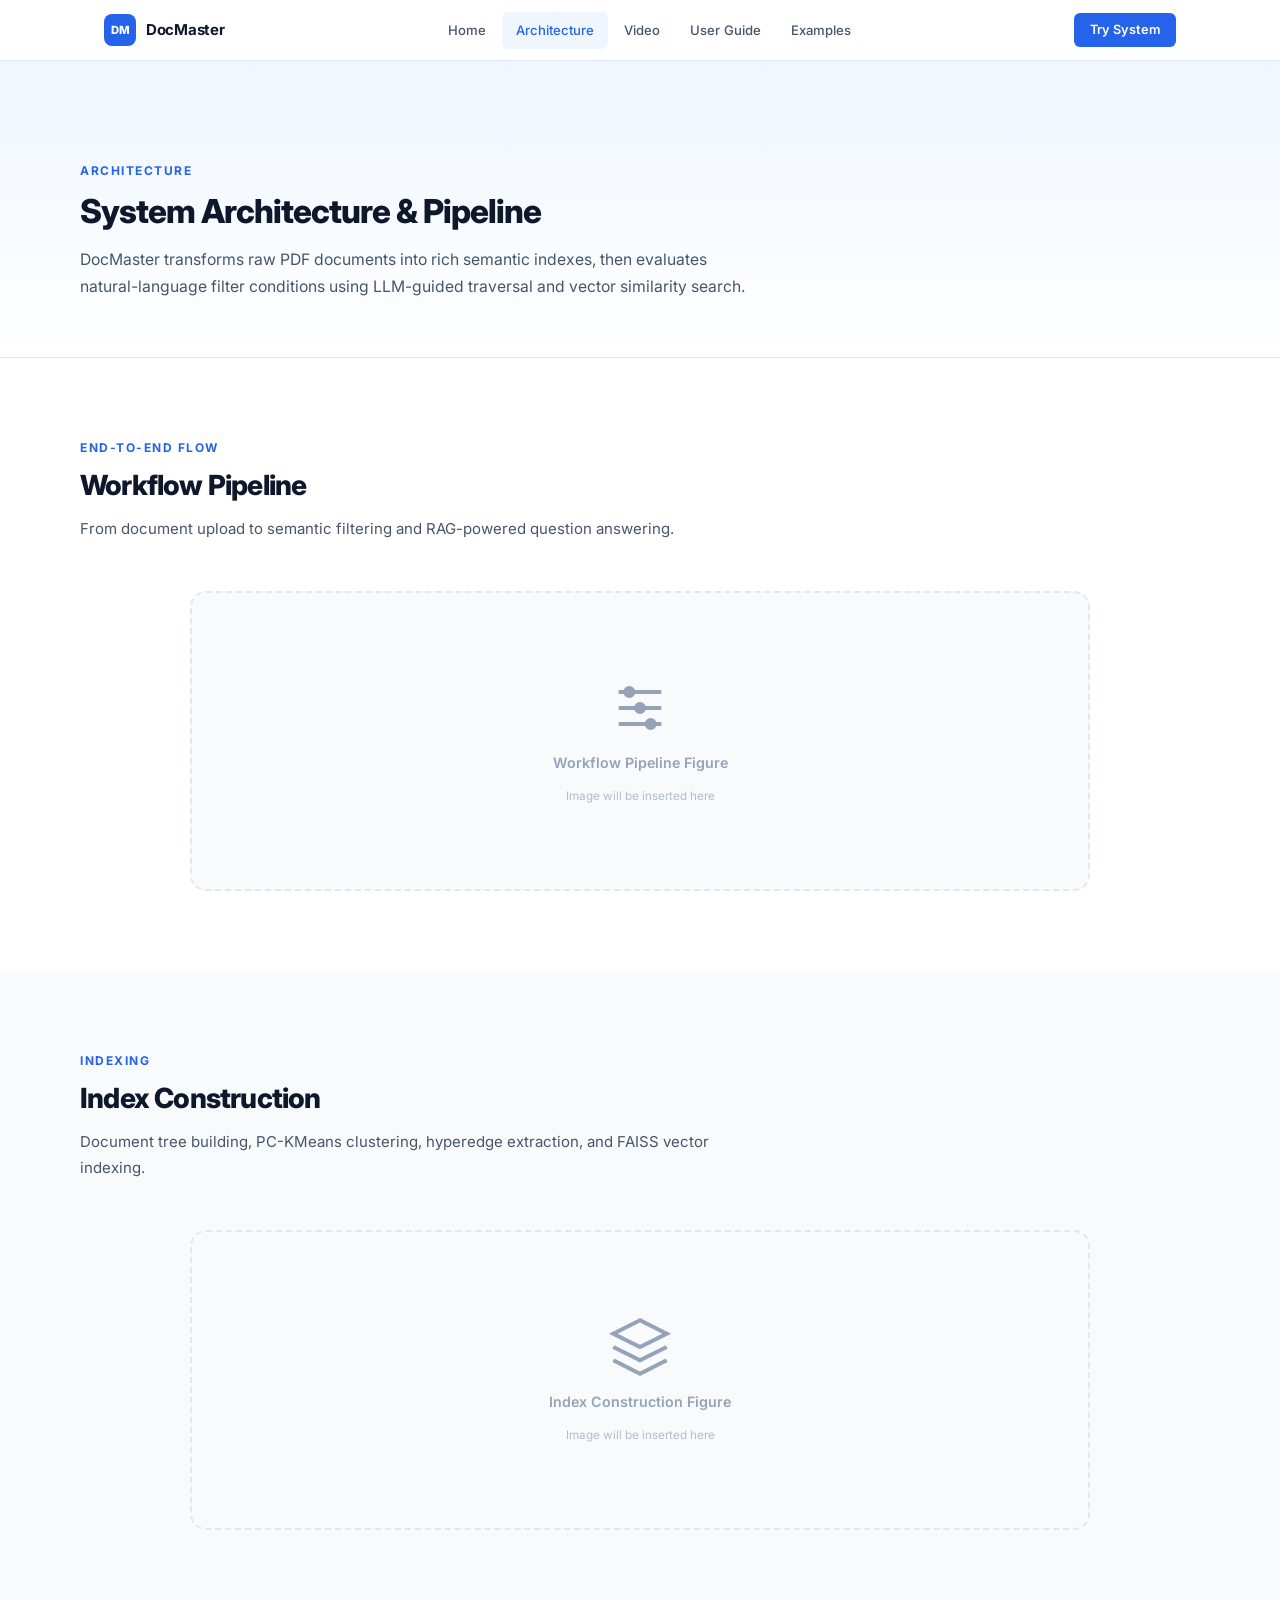
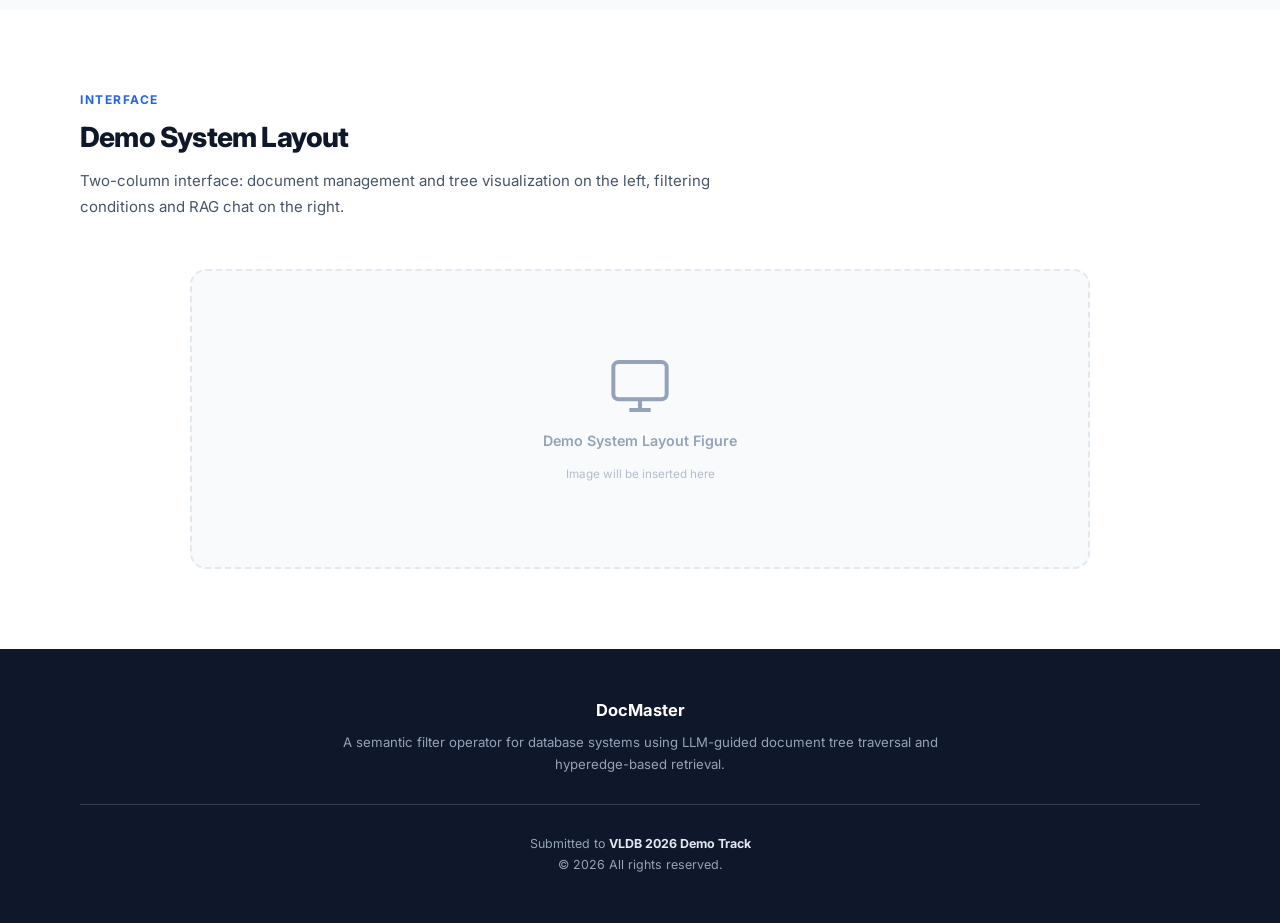
==== architecture.html @ 3ab499f6 "Add files via upload" ====
<!DOCTYPE html>
<html lang="en">
<head>
    <meta charset="UTF-8">
    <meta name="viewport" content="width=device-width, initial-scale=1.0">
    <title>DocMaster &mdash; Architecture</title>
    <link rel="preconnect" href="https://fonts.googleapis.com">
    <link href="https://fonts.googleapis.com/css2?family=Inter:wght@300;400;500;600;700;800&display=swap" rel="stylesheet">
    <link rel="stylesheet" href="style.css">
</head>
<body data-page="architecture">

    <nav id="main-nav"></nav>

    <!-- Page Header -->
    <section class="subpage-hero">
        <div class="container">
            <div class="section-label">Architecture</div>
            <h1 class="subpage-title">System Architecture &amp; Pipeline</h1>
            <p class="subpage-desc">
                DocMaster transforms raw PDF documents into rich semantic indexes, then evaluates
                natural-language filter conditions using LLM-guided traversal and vector similarity search.
            </p>
        </div>
    </section>

    <!-- Workflow Pipeline Figure -->
    <section class="section">
        <div class="container">
            <div class="section-header">
                <div class="section-label">End-to-End Flow</div>
                <h2 class="section-title">Workflow Pipeline</h2>
                <p class="section-desc">
                    From document upload to semantic filtering and RAG-powered question answering.
                </p>
            </div>
            <div class="arch-figure-wrapper">
                <div class="figure-placeholder large" id="arch-fig-workflow">
                    <svg width="64" height="64" viewBox="0 0 24 24" fill="none" stroke="currentColor" stroke-width="1.5"><path d="M4 6h16M4 12h16M4 18h16"/><circle cx="8" cy="6" r="1.5" fill="currentColor"/><circle cx="12" cy="12" r="1.5" fill="currentColor"/><circle cx="16" cy="18" r="1.5" fill="currentColor"/></svg>
                    <p>Workflow Pipeline Figure</p>
                    <span class="figure-placeholder-hint">Image will be inserted here</span>
                </div>
            </div>
        </div>
    </section>

    <!-- Index Construction Figure -->
    <section class="section section-alt">
        <div class="container">
            <div class="section-header">
                <div class="section-label">Indexing</div>
                <h2 class="section-title">Index Construction</h2>
                <p class="section-desc">
                    Document tree building, PC-KMeans clustering, hyperedge extraction, and FAISS vector indexing.
                </p>
            </div>
            <div class="arch-figure-wrapper">
                <div class="figure-placeholder large" id="arch-fig-index">
                    <svg width="64" height="64" viewBox="0 0 24 24" fill="none" stroke="currentColor" stroke-width="1.5"><path d="M12 2L2 7l10 5 10-5-10-5z"/><path d="M2 17l10 5 10-5"/><path d="M2 12l10 5 10-5"/></svg>
                    <p>Index Construction Figure</p>
                    <span class="figure-placeholder-hint">Image will be inserted here</span>
                </div>
            </div>
        </div>
    </section>

    <!-- Demo System Layout Figure -->
    <section class="section">
        <div class="container">
            <div class="section-header">
                <div class="section-label">Interface</div>
                <h2 class="section-title">Demo System Layout</h2>
                <p class="section-desc">
                    Two-column interface: document management and tree visualization on the left,
                    filtering conditions and RAG chat on the right.
                </p>
            </div>
            <div class="arch-figure-wrapper">
                <div class="figure-placeholder large" id="arch-fig-demo">
                    <svg width="64" height="64" viewBox="0 0 24 24" fill="none" stroke="currentColor" stroke-width="1.5"><rect x="2" y="3" width="20" height="14" rx="2"/><path d="M8 21h8M12 17v4"/></svg>
                    <p>Demo System Layout Figure</p>
                    <span class="figure-placeholder-hint">Image will be inserted here</span>
                </div>
            </div>
        </div>
    </section>

    <footer id="main-footer"></footer>

    <script src="template.js"></script>
</body>
</html>
---- style.css ----
/* ================================================================
   SemanticFilter — Professional Academic Demo Stylesheet
   ================================================================ */

*, *::before, *::after { margin: 0; padding: 0; box-sizing: border-box; }

:root {
    --primary: #2563eb;
    --primary-dark: #1d4ed8;
    --primary-light: #eff6ff;
    --primary-subtle: #dbeafe;
    --accent: #0891b2;
    --text: #0f172a;
    --text-secondary: #475569;
    --text-muted: #94a3b8;
    --border: #e2e8f0;
    --border-light: #f1f5f9;
    --bg: #f8fafc;
    --bg-alt: #f1f5f9;
    --white: #ffffff;
    --success: #059669;
    --success-bg: #ecfdf5;
    --error: #dc2626;
    --error-bg: #fef2f2;
    --shadow-xs: 0 1px 2px rgba(0,0,0,0.05);
    --shadow-sm: 0 1px 3px rgba(0,0,0,0.06), 0 1px 2px rgba(0,0,0,0.04);
    --shadow: 0 4px 6px -1px rgba(0,0,0,0.07), 0 2px 4px -2px rgba(0,0,0,0.05);
    --shadow-md: 0 10px 15px -3px rgba(0,0,0,0.08), 0 4px 6px -4px rgba(0,0,0,0.05);
    --shadow-lg: 0 20px 25px -5px rgba(0,0,0,0.08), 0 8px 10px -6px rgba(0,0,0,0.04);
    --radius: 8px;
    --radius-lg: 12px;
    --radius-xl: 16px;
    --font: 'Inter', -apple-system, BlinkMacSystemFont, 'Segoe UI', sans-serif;
    --max-width: 1120px;
    --transition: 0.2s ease;
}

html { scroll-behavior: smooth; }

body {
    font-family: var(--font);
    background: var(--white);
    color: var(--text);
    line-height: 1.6;
    font-size: 15px;
    -webkit-font-smoothing: antialiased;
    -moz-osx-font-smoothing: grayscale;
}

/* ── Navigation ── */
nav {
    position: sticky;
    top: 0;
    z-index: 100;
    background: rgba(255,255,255,0.92);
    backdrop-filter: blur(12px);
    -webkit-backdrop-filter: blur(12px);
    border-bottom: 1px solid var(--border);
}

.nav-inner {
    max-width: var(--max-width);
    margin: 0 auto;
    padding: 0 24px;
    height: 60px;
    display: flex;
    align-items: center;
    justify-content: space-between;
}

.nav-brand {
    display: flex;
    align-items: center;
    gap: 10px;
    font-size: 1em;
    font-weight: 700;
    color: var(--text);
    text-decoration: none;
    letter-spacing: -0.3px;
}

.nav-logo {
    display: inline-flex;
    align-items: center;
    justify-content: center;
    width: 32px;
    height: 32px;
    background: var(--primary);
    color: white;
    border-radius: 8px;
    font-size: 0.75em;
    font-weight: 800;
    letter-spacing: 0;
}

.nav-links {
    display: flex;
    gap: 2px;
    list-style: none;
}

.nav-links a {
    display: block;
    padding: 8px 14px;
    font-size: 0.875em;
    font-weight: 500;
    color: var(--text-secondary);
    text-decoration: none;
    border-radius: 6px;
    transition: color var(--transition), background var(--transition);
}

.nav-links a:hover {
    color: var(--primary);
    background: var(--primary-light);
}

.nav-cta {
    display: inline-flex;
    align-items: center;
    padding: 7px 16px;
    font-size: 0.85em;
    font-weight: 600;
    color: white;
    background: var(--primary);
    text-decoration: none;
    border-radius: 6px;
    transition: background var(--transition);
}

.nav-cta:hover {
    background: var(--primary-dark);
}

/* ── Hero ── */
.hero {
    background: linear-gradient(180deg, var(--primary-light) 0%, var(--white) 100%);
    border-bottom: 1px solid var(--border);
    padding: 80px 24px 72px;
    text-align: center;
}

.hero-inner {
    max-width: 800px;
    margin: 0 auto;
}

.hero-badge {
    display: inline-flex;
    align-items: center;
    gap: 8px;
    background: var(--primary);
    color: white;
    padding: 6px 18px;
    border-radius: 24px;
    font-size: 0.75em;
    font-weight: 700;
    letter-spacing: 1px;
    text-transform: uppercase;
    margin-bottom: 28px;
}

.hero h1 {
    font-size: 2.75em;
    font-weight: 800;
    color: var(--text);
    letter-spacing: -1.5px;
    line-height: 1.15;
    margin-bottom: 24px;
}

.hero-abstract {
    font-size: 1.05em;
    color: var(--text-secondary);
    line-height: 1.75;
    max-width: 680px;
    margin: 0 auto 36px;
}

.hero-abstract strong {
    color: var(--primary);
    font-weight: 600;
}

.hero-actions {
    display: flex;
    justify-content: center;
    gap: 12px;
    flex-wrap: wrap;
}

.btn-primary, .btn-outline {
    display: inline-flex;
    align-items: center;
    gap: 8px;
    padding: 12px 28px;
    border-radius: var(--radius);
    font-size: 0.95em;
    font-weight: 600;
    text-decoration: none;
    border: none;
    cursor: pointer;
    transition: all var(--transition);
}

.btn-primary {
    background: var(--primary);
    color: white;
}

.btn-primary:hover {
    background: var(--primary-dark);
    box-shadow: 0 4px 14px rgba(37,99,235,0.3);
    transform: translateY(-1px);
}

.btn-outline {
    background: white;
    color: var(--primary);
    border: 1.5px solid var(--primary);
}

.btn-outline:hover {
    background: var(--primary-light);
    transform: translateY(-1px);
}

/* ── Sections ── */
.section {
    padding: 80px 24px;
}

.section-alt {
    background: var(--bg);
}

.container {
    max-width: var(--max-width);
    margin: 0 auto;
}

.section-header {
    margin-bottom: 48px;
}

.section-label {
    font-size: 0.8em;
    font-weight: 700;
    letter-spacing: 1.5px;
    text-transform: uppercase;
    color: var(--primary);
    margin-bottom: 12px;
}

.section-title {
    font-size: 1.85em;
    font-weight: 800;
    letter-spacing: -0.8px;
    color: var(--text);
    margin-bottom: 14px;
    line-height: 1.2;
}

.section-desc {
    font-size: 1em;
    color: var(--text-secondary);
    line-height: 1.75;
    max-width: 680px;
}

/* ── Overview Cards ── */
.overview-grid {
    display: grid;
    grid-template-columns: repeat(3, 1fr);
    gap: 20px;
}

.overview-card {
    background: white;
    border: 1px solid var(--border);
    border-radius: var(--radius-lg);
    padding: 28px 24px;
    transition: box-shadow var(--transition), transform var(--transition);
}

.overview-card:hover {
    box-shadow: var(--shadow-md);
    transform: translateY(-3px);
}

.card-icon {
    width: 44px;
    height: 44px;
    border-radius: 10px;
    display: flex;
    align-items: center;
    justify-content: center;
    margin-bottom: 16px;
}

.icon-blue { background: var(--primary-subtle); color: var(--primary); }
.icon-teal { background: #ccfbf1; color: #0d9488; }
.icon-purple { background: #f3e8ff; color: #7c3aed; }
.icon-green { background: #dcfce7; color: #16a34a; }
.icon-orange { background: #ffedd5; color: #ea580c; }

.overview-card h3 {
    font-size: 0.95em;
    font-weight: 700;
    color: var(--text);
    margin-bottom: 8px;
}

.overview-card p {
    font-size: 0.875em;
    color: var(--text-secondary);
    line-height: 1.65;
}

/* ── Capabilities Tiers ── */
.capabilities-tiers {
    max-width: 800px;
}

.tier {
    background: white;
    border: 1px solid var(--border);
    border-radius: var(--radius-lg);
    padding: 28px 32px;
    transition: box-shadow var(--transition);
}

.tier:hover {
    box-shadow: var(--shadow);
}

.tier-header {
    display: flex;
    gap: 20px;
    align-items: flex-start;
}

.tier-number {
    flex-shrink: 0;
    width: 40px;
    height: 40px;
    background: var(--primary);
    color: white;
    border-radius: 10px;
    display: flex;
    align-items: center;
    justify-content: center;
    font-size: 1em;
    font-weight: 800;
}

.tier-info h3 {
    font-size: 1.05em;
    font-weight: 700;
    color: var(--text);
    margin-bottom: 6px;
}

.tier-info p {
    font-size: 0.9em;
    color: var(--text-secondary);
    line-height: 1.65;
}

.tier-tags {
    display: flex;
    flex-wrap: wrap;
    gap: 8px;
    margin-top: 16px;
    padding-left: 60px;
}

.tier-tag {
    display: inline-block;
    padding: 4px 12px;
    background: var(--primary-light);
    color: var(--primary);
    border-radius: 20px;
    font-size: 0.8em;
    font-weight: 600;
}

.tier-connector {
    width: 2px;
    height: 28px;
    background: var(--border);
    margin: 0 0 0 48px;
}

/* ── Architecture ── */
.arch-layout {
    display: grid;
    grid-template-columns: 1fr 1fr;
    gap: 48px;
    align-items: start;
}

.pipeline-steps {
    display: flex;
    flex-direction: column;
}

.pipeline-step {
    display: flex;
    gap: 16px;
    position: relative;
}

.pipeline-step:not(:last-child)::before {
    content: '';
    position: absolute;
    left: 19px;
    top: 44px;
    bottom: 0;
    width: 2px;
    background: var(--border);
}

.step-dot {
    flex-shrink: 0;
    width: 38px;
    height: 38px;
    border-radius: 50%;
    background: var(--primary);
    color: white;
    font-size: 0.82em;
    font-weight: 700;
    display: flex;
    align-items: center;
    justify-content: center;
    border: 3px solid white;
    box-shadow: 0 0 0 2px var(--primary);
    z-index: 1;
}

.step-body {
    padding-bottom: 28px;
}

.step-body h4 {
    font-size: 0.95em;
    font-weight: 700;
    color: var(--text);
    margin-bottom: 4px;
}

.step-body p {
    font-size: 0.875em;
    color: var(--text-secondary);
    line-height: 1.65;
}

.arch-diagram {
    background: white;
    border: 1px solid var(--border);
    border-radius: var(--radius-lg);
    padding: 28px 24px;
    box-shadow: var(--shadow-sm);
}

.arch-diagram h4 {
    font-size: 0.8em;
    font-weight: 700;
    text-transform: uppercase;
    letter-spacing: 1px;
    color: var(--primary);
    margin-bottom: 20px;
}

.arch-layer {
    background: var(--bg);
    border: 1px solid var(--border);
    border-radius: 8px;
    padding: 14px 16px;
}

.arch-layer-title {
    font-weight: 700;
    color: var(--text);
    margin-bottom: 8px;
    font-size: 0.88em;
}

.arch-layer-items {
    display: flex;
    flex-wrap: wrap;
    gap: 6px;
}

.arch-tag {
    background: white;
    color: var(--text-secondary);
    padding: 3px 10px;
    border-radius: 20px;
    font-size: 0.8em;
    font-weight: 500;
    border: 1px solid var(--border);
}

.arch-arrow {
    display: flex;
    justify-content: center;
    color: var(--text-muted);
    padding: 8px 0;
}

/* ── Demo Panel ── */
.demo-panel {
    background: white;
    border: 1px solid var(--border);
    border-radius: var(--radius-xl);
    box-shadow: var(--shadow-lg);
    overflow: hidden;
}

.demo-panel-header {
    background: linear-gradient(135deg, var(--primary) 0%, #3b82f6 50%, #0ea5e9 100%);
    padding: 24px 32px;
    color: white;
}

.demo-panel-header h3 {
    font-size: 1.1em;
    font-weight: 700;
    margin-bottom: 2px;
}

.demo-panel-header p {
    font-size: 0.85em;
    opacity: 0.85;
}

.demo-panel-body {
    padding: 28px;
}

/* Step cards */
.demo-step-card {
    background: var(--bg);
    border: 1px solid var(--border);
    border-radius: var(--radius-lg);
    padding: 24px;
    margin-bottom: 16px;
}

.demo-step-title {
    display: flex;
    align-items: center;
    gap: 10px;
    font-weight: 700;
    font-size: 0.95em;
    color: var(--text);
    margin-bottom: 16px;
}

.step-num {
    display: inline-flex;
    align-items: center;
    justify-content: center;
    width: 26px;
    height: 26px;
    background: var(--primary);
    color: white;
    border-radius: 50%;
    font-size: 0.8em;
    font-weight: 700;
    flex-shrink: 0;
}

/* Upload area */
.upload-area {
    border: 2px dashed var(--border);
    border-radius: var(--radius-lg);
    padding: 40px 24px;
    text-align: center;
    cursor: pointer;
    transition: all var(--transition);
    background: white;
}

.upload-area:hover {
    border-color: var(--primary);
    background: var(--primary-light);
}

.upload-area.dragover {
    border-color: var(--primary);
    background: var(--primary-subtle);
    border-style: solid;
}

#fileInput { display: none; }

.upload-icon {
    color: var(--text-muted);
    margin-bottom: 12px;
}

.upload-area:hover .upload-icon { color: var(--primary); }

.upload-text-main {
    font-size: 0.95em;
    font-weight: 600;
    color: var(--text);
    margin-bottom: 4px;
}

.upload-text-sub {
    font-size: 0.83em;
    color: var(--text-muted);
}

/* Form controls */
input[type="text"], input[type="number"], textarea, select {
    width: 100%;
    padding: 11px 14px;
    border: 1px solid var(--border);
    border-radius: var(--radius);
    font-size: 0.92em;
    font-family: inherit;
    color: var(--text);
    background: white;
    transition: border-color var(--transition), box-shadow var(--transition);
}

input[type="text"]:focus, input[type="number"]:focus, textarea:focus, select:focus {
    outline: none;
    border-color: var(--primary);
    box-shadow: 0 0 0 3px rgba(37,99,235,0.1);
}

input::placeholder, textarea::placeholder { color: var(--text-muted); }

.btn {
    background: var(--primary);
    color: white;
    padding: 12px 28px;
    border: none;
    border-radius: var(--radius);
    font-size: 0.92em;
    font-weight: 600;
    cursor: pointer;
    transition: all var(--transition);
    margin-top: 12px;
    display: inline-flex;
    align-items: center;
    gap: 8px;
}

.btn:hover:not(:disabled) {
    background: var(--primary-dark);
    box-shadow: 0 4px 12px rgba(37,99,235,0.25);
}

.btn:disabled { opacity: 0.5; cursor: not-allowed; }

.btn-small {
    background: var(--primary);
    color: white;
    padding: 9px 18px;
    border: none;
    border-radius: var(--radius);
    font-size: 0.88em;
    font-weight: 600;
    cursor: pointer;
    transition: background var(--transition);
    white-space: nowrap;
}

.btn-small:hover:not(:disabled) { background: var(--primary-dark); }
.btn-small:disabled { opacity: 0.5; cursor: not-allowed; }

/* Status */
.status {
    padding: 12px 16px;
    border-radius: var(--radius);
    margin-top: 12px;
    font-size: 0.88em;
    font-weight: 500;
    display: flex;
    align-items: center;
    gap: 8px;
}

.status.info { background: var(--primary-light); color: #1e40af; border: 1px solid var(--primary-subtle); }
.status.success { background: var(--success-bg); color: #065f46; border: 1px solid #a7f3d0; }
.status.error { background: var(--error-bg); color: #991b1b; border: 1px solid #fecaca; }

/* Document list */
.document-list { margin-top: 16px; }

.doc-list-label {
    font-size: 0.78em;
    font-weight: 700;
    text-transform: uppercase;
    letter-spacing: 0.8px;
    color: var(--text-muted);
    margin-bottom: 8px;
}

.document-item {
    display: flex;
    justify-content: space-between;
    align-items: center;
    padding: 10px 14px;
    background: white;
    border: 1px solid var(--border);
    border-radius: 8px;
    margin-bottom: 6px;
    font-size: 0.88em;
}

.document-name { font-weight: 500; color: var(--text); }
.document-size { color: var(--text-muted); font-size: 0.85em; }

/* Results */
.results { display: none; }
.results.show { display: block; animation: fadeIn 0.4s ease; }

@keyframes fadeIn {
    from { opacity: 0; transform: translateY(10px); }
    to { opacity: 1; transform: translateY(0); }
}

.results-summary {
    display: grid;
    grid-template-columns: repeat(3, 1fr);
    gap: 14px;
    margin-bottom: 24px;
}

.result-item {
    padding: 20px;
    border-radius: var(--radius-lg);
    text-align: center;
    border: 2px solid var(--border);
    background: white;
    transition: all var(--transition);
}

.result-item.match {
    background: var(--success-bg);
    border-color: #34d399;
}

.result-item.no-match {
    background: var(--error-bg);
    border-color: #fca5a5;
}

.result-item h4 {
    font-size: 0.75em;
    color: var(--text-muted);
    text-transform: uppercase;
    letter-spacing: 0.8px;
    font-weight: 700;
    margin-bottom: 10px;
}

.result-value {
    font-size: 2em;
    font-weight: 800;
    letter-spacing: -1px;
}

.result-item.match .result-value { color: var(--success); }
.result-item.no-match .result-value { color: var(--error); }

.result-sub {
    font-size: 0.75em;
    color: var(--text-muted);
    margin-top: 6px;
}

/* Doc results */
.filtered-docs { margin-top: 20px; }

.results-sub-label {
    font-size: 0.78em;
    font-weight: 700;
    text-transform: uppercase;
    letter-spacing: 0.8px;
    color: var(--text-muted);
    margin-bottom: 10px;
    padding-top: 20px;
    border-top: 1px solid var(--border);
}

.doc-result {
    background: white;
    border: 1px solid var(--border);
    border-radius: 8px;
    padding: 14px 16px;
    margin-bottom: 8px;
    display: flex;
    justify-content: space-between;
    align-items: center;
    font-size: 0.88em;
}

.doc-result.matched {
    background: var(--success-bg);
    border-color: #6ee7b7;
}

.doc-result-name { font-weight: 600; color: var(--text); }

.doc-result-strategies { display: flex; gap: 6px; }

.strategy-badge {
    padding: 3px 9px;
    border-radius: 4px;
    font-size: 0.78em;
    font-weight: 600;
}

.strategy-badge.match { background: var(--success); color: white; }
.strategy-badge.no-match { background: #e2e8f0; color: var(--text-muted); }

/* Metrics */
.metrics-grid {
    display: grid;
    grid-template-columns: repeat(3, 1fr);
    gap: 12px;
    margin-top: 20px;
    padding-top: 20px;
    border-top: 1px solid var(--border);
}

.metric {
    text-align: center;
    padding: 16px;
    background: white;
    border: 1px solid var(--border);
    border-radius: var(--radius);
}

.metric-value {
    font-size: 1.5em;
    font-weight: 800;
    color: var(--primary);
    letter-spacing: -0.5px;
}

.metric-label {
    font-size: 0.78em;
    color: var(--text-muted);
    margin-top: 6px;
    font-weight: 500;
}

/* Loading spinner */
.loading {
    display: inline-block;
    width: 14px;
    height: 14px;
    border: 2px solid rgba(255,255,255,0.3);
    border-radius: 50%;
    border-top-color: white;
    animation: spin 0.7s linear infinite;
    vertical-align: middle;
}

.loading-blue {
    border-color: rgba(37,99,235,0.2);
    border-top-color: var(--primary);
}

@keyframes spin { to { transform: rotate(360deg); } }

/* Settings */
.settings-panel {
    background: white;
    border: 1px solid var(--border);
    border-radius: var(--radius-lg);
    margin-bottom: 16px;
    overflow: hidden;
}

.settings-header {
    display: flex;
    justify-content: space-between;
    align-items: center;
    padding: 14px 20px;
    cursor: pointer;
    user-select: none;
    border-bottom: 1px solid transparent;
    transition: background var(--transition);
}

.settings-header:hover { background: var(--bg); }
.settings-header.open { border-bottom-color: var(--border); }

.settings-title {
    font-size: 0.88em;
    font-weight: 600;
    color: var(--text-secondary);
}

.settings-toggle {
    color: var(--text-muted);
    transition: transform var(--transition);
    display: flex;
    align-items: center;
}

.settings-toggle.open { transform: rotate(180deg); }

.settings-content {
    display: grid;
    grid-template-columns: repeat(auto-fit, minmax(200px, 1fr));
    gap: 16px;
    padding: 0 20px;
    max-height: 0;
    overflow: hidden;
    transition: max-height 0.3s ease, padding 0.3s ease;
}

.settings-content.show { max-height: 300px; padding: 20px; }

.setting-item { display: flex; flex-direction: column; gap: 6px; }
.setting-label { font-size: 0.88em; font-weight: 600; color: var(--text); }
.setting-description { font-size: 0.78em; color: var(--text-muted); }

.settings-reset {
    padding: 7px 14px;
    background: var(--bg);
    color: var(--text-muted);
    border: 1px solid var(--border);
    border-radius: 6px;
    font-size: 0.82em;
    cursor: pointer;
    font-weight: 600;
    transition: background var(--transition);
    align-self: flex-end;
    margin-top: auto;
}

.settings-reset:hover { background: var(--border); }

/* Tree viewer */
.tree-controls {
    display: flex;
    gap: 10px;
    margin-bottom: 12px;
}

.tree-select {
    flex: 1;
    padding: 9px 14px;
    border: 1px solid var(--border);
    border-radius: var(--radius);
    font-size: 0.88em;
    background: white;
    cursor: pointer;
}

.tree-select:focus {
    outline: none;
    border-color: var(--primary);
    box-shadow: 0 0 0 3px rgba(37,99,235,0.1);
}

.tree-viewer {
    background: white;
    border: 1px solid var(--border);
    border-radius: var(--radius);
    padding: 16px;
    max-height: 500px;
    overflow: auto;
    display: none;
}

.tree-stats {
    background: var(--bg);
    padding: 10px 14px;
    border-radius: 6px;
    margin-bottom: 14px;
    display: flex;
    align-items: center;
    gap: 20px;
    font-size: 0.83em;
    color: var(--text-secondary);
    border: 1px solid var(--border);
}

/* ── SVG Tree Graph Visualization ── */
.tree-svg-wrapper {
    overflow: auto;
    max-height: 400px;
    position: relative;
    padding: 8px 0;
}

.tree-svg-wrapper.tree-svg-modal {
    max-height: none;
    overflow: visible;
    flex: 1;
}

.tree-svg {
    display: block;
    min-width: 100%;
    font-family: var(--font);
}

.tree-view-btn {
    display: inline-flex;
    align-items: center;
    gap: 4px;
    padding: 4px 10px;
    font-size: 0.78em;
    font-weight: 600;
    color: var(--primary);
    background: white;
    border: 1.5px solid var(--primary-subtle);
    border-radius: 6px;
    cursor: pointer;
    transition: all 0.2s ease;
    margin-left: auto;
}

.tree-view-btn:hover {
    background: var(--primary);
    color: white;
    border-color: var(--primary);
}

.tree-empty { text-align: center; color: var(--text-muted); padding: 28px; font-size: 0.88em; }

/* Node detail popup */
.tree-detail-popup {
    position: absolute;
    top: 50%;
    left: 50%;
    transform: translate(-50%, -50%);
    background: white;
    border: 1px solid var(--border);
    border-radius: var(--radius-lg);
    box-shadow: var(--shadow-lg);
    padding: 18px;
    max-width: 360px;
    width: 90%;
    z-index: 50;
    animation: detailPopIn 0.2s ease-out;
}

@keyframes detailPopIn {
    from { opacity: 0; transform: translate(-50%, -50%) scale(0.95); }
    to { opacity: 1; transform: translate(-50%, -50%) scale(1); }
}

.tree-detail-close {
    position: absolute;
    top: 8px;
    right: 12px;
    font-size: 18px;
    cursor: pointer;
    color: var(--text-muted);
    line-height: 1;
}

.tree-detail-close:hover { color: var(--text); }

.tree-detail-type {
    font-size: 0.72em;
    font-weight: 800;
    text-transform: uppercase;
    letter-spacing: 0.5px;
    margin-bottom: 10px;
}

.tree-detail-section { margin-bottom: 10px; }
.tree-detail-label {
    font-size: 0.7em;
    font-weight: 700;
    color: var(--text-muted);
    text-transform: uppercase;
    letter-spacing: 0.5px;
    margin-bottom: 3px;
}
.tree-detail-text {
    font-size: 0.84em;
    color: var(--text);
    line-height: 1.5;
    max-height: 120px;
    overflow-y: auto;
}

.tree-detail-meta {
    display: flex;
    flex-wrap: wrap;
    gap: 6px;
}

.tree-detail-tag {
    display: inline-block;
    padding: 3px 8px;
    background: var(--bg);
    border: 1px solid var(--border);
    border-radius: 12px;
    font-size: 0.72em;
    color: var(--text-secondary);
    font-weight: 600;
}

/* Full-screen tree modal */
.tree-modal-overlay {
    position: fixed;
    inset: 0;
    background: rgba(0,0,0,0.4);
    backdrop-filter: blur(4px);
    z-index: 9999;
    display: flex;
    align-items: center;
    justify-content: center;
    opacity: 0;
    transition: opacity 0.25s ease;
}

.tree-modal-overlay.active { opacity: 1; }

.tree-modal {
    background: white;
    border-radius: var(--radius-xl);
    box-shadow: var(--shadow-lg);
    width: 92vw;
    height: 85vh;
    max-width: 1400px;
    display: flex;
    flex-direction: column;
    overflow: hidden;
    animation: modalSlideUp 0.3s ease-out;
}

@keyframes modalSlideUp {
    from { opacity: 0; transform: translateY(20px); }
    to { opacity: 1; transform: translateY(0); }
}

.tree-modal-header {
    display: flex;
    align-items: center;
    gap: 16px;
    padding: 14px 24px;
    border-bottom: 1px solid var(--border);
    background: var(--bg);
}

.tree-modal-header h3 {
    font-size: 1em;
    font-weight: 700;
    color: var(--text);
    white-space: nowrap;
}

/* Modal toolbar */
.tree-modal-toolbar {
    display: flex;
    align-items: center;
    gap: 8px;
    margin-left: auto;
}

.tree-toolbar-group {
    display: flex;
    align-items: center;
    gap: 4px;
    background: white;
    border: 1px solid var(--border);
    border-radius: 8px;
    padding: 3px 4px;
}

.tree-toolbar-btn {
    display: inline-flex;
    align-items: center;
    gap: 4px;
    padding: 5px 8px;
    font-size: 0.76em;
    font-weight: 600;
    color: var(--text-secondary);
    background: transparent;
    border: none;
    border-radius: 5px;
    cursor: pointer;
    transition: all 0.15s ease;
    white-space: nowrap;
}

.tree-toolbar-btn:hover {
    background: var(--primary-light);
    color: var(--primary);
}

.tree-toolbar-btn:active {
    transform: scale(0.95);
}

.tree-zoom-label {
    font-size: 0.74em;
    font-weight: 700;
    color: var(--text);
    min-width: 38px;
    text-align: center;
    user-select: none;
}

.tree-toolbar-divider {
    width: 1px;
    height: 24px;
    background: var(--border);
    margin: 0 2px;
}

.tree-modal-close {
    width: 32px;
    height: 32px;
    display: flex;
    align-items: center;
    justify-content: center;
    font-size: 20px;
    background: none;
    border: 1px solid var(--border);
    border-radius: 8px;
    cursor: pointer;
    color: var(--text-muted);
    transition: all 0.15s ease;
}

.tree-modal-close:hover {
    background: var(--error-bg);
    color: var(--error);
    border-color: var(--error);
}

.tree-modal-body {
    flex: 1;
    overflow: auto;
    padding: 16px;
    position: relative;
}

/* ── RAG Chat ── */
.chat-header-row {
    display: flex;
    justify-content: space-between;
    align-items: center;
    margin-bottom: 14px;
}

.chat-scope-bar {
    display: flex;
    align-items: center;
    gap: 10px;
    padding: 10px 14px;
    background: white;
    border: 1px solid var(--border);
    border-radius: var(--radius);
    margin-bottom: 14px;
    font-size: 0.86em;
    flex-wrap: wrap;
}

.chat-scope-label { color: var(--text-muted); font-weight: 600; white-space: nowrap; }
.chat-scope-options { display: flex; gap: 6px; flex-wrap: wrap; }

.scope-chip {
    padding: 4px 14px;
    border-radius: 20px;
    border: 1px solid var(--border);
    background: white;
    color: var(--text-muted);
    font-size: 0.83em;
    cursor: pointer;
    transition: all 0.15s;
    font-weight: 500;
}

.scope-chip:hover { border-color: var(--primary); color: var(--primary); }
.scope-chip.active { background: var(--primary); border-color: var(--primary); color: white; }

.chat-messages {
    min-height: 300px;
    max-height: 440px;
    overflow-y: auto;
    border: 1px solid var(--border);
    border-radius: var(--radius);
    padding: 16px;
    background: var(--bg);
    display: flex;
    flex-direction: column;
    gap: 14px;
    margin-bottom: 12px;
}

.chat-empty {
    display: flex;
    flex-direction: column;
    align-items: center;
    justify-content: center;
    height: 100%;
    min-height: 180px;
    color: var(--text-muted);
    text-align: center;
    gap: 12px;
}

.chat-empty-icon { color: var(--text-muted); }
.chat-empty-text { font-size: 0.86em; line-height: 1.6; }

.chat-message { display: flex; gap: 10px; animation: fadeInUp 0.2s ease; }

@keyframes fadeInUp {
    from { opacity: 0; transform: translateY(4px); }
    to { opacity: 1; transform: translateY(0); }
}

.chat-message.user { flex-direction: row-reverse; }

.chat-avatar {
    width: 30px; height: 30px;
    border-radius: 50%;
    display: flex;
    align-items: center;
    justify-content: center;
    font-size: 0.75em;
    flex-shrink: 0;
    font-weight: 700;
}

.chat-message.user .chat-avatar { background: var(--primary); color: white; }
.chat-message.assistant .chat-avatar { background: var(--bg-alt); color: var(--text-secondary); }

.chat-bubble {
    max-width: 75%;
    padding: 10px 14px;
    border-radius: 12px;
    font-size: 0.9em;
    line-height: 1.6;
}

.chat-message.user .chat-bubble {
    background: var(--primary);
    color: white;
    border-bottom-right-radius: 4px;
}

.chat-message.assistant .chat-bubble {
    background: white;
    color: var(--text);
    border: 1px solid var(--border);
    border-bottom-left-radius: 4px;
}

.chat-sources { margin-top: 8px; padding-top: 8px; border-top: 1px solid var(--border); }
.chat-sources-title { font-size: 0.73em; color: var(--text-muted); font-weight: 700; text-transform: uppercase; letter-spacing: 0.5px; margin-bottom: 5px; }
.chat-source-item { font-size: 0.78em; color: var(--text-secondary); padding: 5px 8px; background: var(--bg); border-radius: 4px; margin-bottom: 3px; border-left: 2px solid var(--primary); }
.chat-source-filename { font-weight: 600; color: var(--text); margin-bottom: 2px; }
.chat-source-excerpt { color: var(--text-muted); font-style: italic; line-height: 1.4; }

.chat-input-row { display: flex; gap: 8px; align-items: flex-end; }
.chat-input-wrapper { flex: 1; }

.chat-input {
    width: 100%;
    padding: 10px 14px;
    border: 1px solid var(--border);
    border-radius: var(--radius);
    font-size: 0.9em;
    font-family: inherit;
    resize: none;
    min-height: 44px;
    max-height: 110px;
    line-height: 1.5;
    transition: border-color var(--transition), box-shadow var(--transition);
    background: white;
}

.chat-input:focus { outline: none; border-color: var(--primary); box-shadow: 0 0 0 3px rgba(37,99,235,0.1); }

.chat-send-btn {
    padding: 10px 16px;
    background: var(--primary);
    color: white;
    border: none;
    border-radius: var(--radius);
    cursor: pointer;
    font-size: 0.9em;
    font-weight: 600;
    height: 44px;
    transition: background var(--transition);
    white-space: nowrap;
    display: flex;
    align-items: center;
    justify-content: center;
}

.chat-send-btn:hover:not(:disabled) { background: var(--primary-dark); }
.chat-send-btn:disabled { background: var(--text-muted); cursor: not-allowed; }

.chat-clear-btn {
    padding: 5px 12px;
    background: transparent;
    border: 1px solid var(--border);
    border-radius: 6px;
    font-size: 0.78em;
    color: var(--text-muted);
    cursor: pointer;
    transition: all 0.15s;
    font-weight: 500;
}

.chat-clear-btn:hover { border-color: #fca5a5; color: var(--error); }

.chat-thinking { display: flex; gap: 4px; align-items: center; padding: 4px 0; }

.chat-thinking span {
    width: 6px; height: 6px;
    background: var(--text-muted);
    border-radius: 50%;
    animation: bounce 1.2s infinite;
}

.chat-thinking span:nth-child(2) { animation-delay: 0.2s; }
.chat-thinking span:nth-child(3) { animation-delay: 0.4s; }

@keyframes bounce {
    0%, 80%, 100% { transform: translateY(0); }
    40% { transform: translateY(-5px); }
}

/* ── Sync indicator ── */
.sync-indicator {
    position: fixed;
    bottom: 20px;
    right: 20px;
    background: white;
    border: 1px solid var(--border);
    border-radius: 20px;
    padding: 7px 14px;
    font-size: 0.78em;
    color: var(--text-muted);
    box-shadow: var(--shadow);
    display: flex;
    align-items: center;
    gap: 7px;
    opacity: 0;
    transition: opacity 0.3s;
    z-index: 50;
}

.sync-indicator.show { opacity: 1; }

.sync-dot {
    width: 7px; height: 7px;
    background: var(--success);
    border-radius: 50%;
    animation: pulse 2s infinite;
}

@keyframes pulse {
    0%, 100% { opacity: 1; }
    50% { opacity: 0.35; }
}

/* ── Footer ── */
footer {
    background: var(--text);
    color: var(--text-muted);
    padding: 48px 24px;
}

.footer-inner {
    max-width: var(--max-width);
    margin: 0 auto;
    text-align: center;
}

.footer-brand {
    font-size: 1.1em;
    font-weight: 700;
    color: white;
    margin-bottom: 8px;
}

.footer-desc {
    font-size: 0.88em;
    line-height: 1.7;
    max-width: 600px;
    margin: 0 auto;
}

.footer-divider {
    border: none;
    border-top: 1px solid #334155;
    margin: 28px 0;
}

.footer-bottom p {
    font-size: 0.83em;
    line-height: 1.7;
}

.footer-bottom strong {
    color: #e2e8f0;
}

footer a {
    color: #60a5fa;
    text-decoration: none;
}

footer a:hover { text-decoration: underline; }

/* ── Active Nav Link ── */
.nav-links a.active {
    color: var(--primary);
    background: var(--primary-light);
}

/* ── Subpage Hero ── */
.subpage-hero {
    background: linear-gradient(180deg, var(--primary-light) 0%, var(--white) 100%);
    border-bottom: 1px solid var(--border);
    padding: 100px 24px 56px;
}

.subpage-title {
    font-size: 2.2em;
    font-weight: 800;
    color: var(--text);
    letter-spacing: -1px;
    line-height: 1.2;
    margin-bottom: 14px;
}

.subpage-desc {
    font-size: 1.05em;
    color: var(--text-secondary);
    line-height: 1.75;
    max-width: 680px;
}

/* ── Landing Grid (index.html cards) ── */
.landing-grid {
    display: grid;
    grid-template-columns: repeat(4, 1fr);
    gap: 20px;
}

.landing-card {
    background: white;
    border: 1px solid var(--border);
    border-radius: var(--radius-lg);
    padding: 28px 24px;
    text-decoration: none;
    color: inherit;
    transition: box-shadow var(--transition), transform var(--transition);
    display: flex;
    flex-direction: column;
}

.landing-card:hover {
    box-shadow: var(--shadow-md);
    transform: translateY(-3px);
}

.landing-card h3 {
    font-size: 1.05em;
    font-weight: 700;
    color: var(--text);
    margin-bottom: 8px;
}

.landing-card p {
    font-size: 0.88em;
    color: var(--text-secondary);
    line-height: 1.6;
    flex: 1;
}

.landing-card-link {
    font-size: 0.88em;
    font-weight: 600;
    color: var(--primary);
    margin-top: 14px;
}

.landing-card:hover .landing-card-link {
    text-decoration: underline;
}

/* ── Video Highlights ── */
.video-highlights {
    margin-top: 48px;
}

.video-highlights h3 {
    font-size: 1.1em;
    font-weight: 700;
    color: var(--text);
    margin-bottom: 20px;
}

.highlight-grid {
    display: grid;
    grid-template-columns: repeat(2, 1fr);
    gap: 16px;
}

.highlight-item {
    display: flex;
    gap: 14px;
    padding: 18px 20px;
    background: var(--bg);
    border: 1px solid var(--border);
    border-radius: var(--radius-lg);
}

.highlight-num {
    flex-shrink: 0;
    width: 32px;
    height: 32px;
    background: var(--primary);
    color: white;
    border-radius: 50%;
    display: flex;
    align-items: center;
    justify-content: center;
    font-size: 0.82em;
    font-weight: 700;
}

.highlight-item strong {
    font-size: 0.92em;
    color: var(--text);
    display: block;
    margin-bottom: 4px;
}

.highlight-item p {
    font-size: 0.85em;
    color: var(--text-secondary);
    line-height: 1.55;
}

/* ── Guide Detail Box ── */
.guide-detail-box {
    margin-top: 10px;
    padding: 14px 16px;
    background: var(--bg);
    border: 1px solid var(--border);
    border-radius: var(--radius);
    font-size: 0.88em;
    color: var(--text-secondary);
    line-height: 1.65;
}

.guide-detail-box strong {
    color: var(--text);
}

.guide-detail-box ul {
    margin: 6px 0 0 18px;
    padding: 0;
}

.guide-detail-box li {
    margin-bottom: 4px;
}

.guide-step-content a {
    color: var(--primary);
    text-decoration: none;
    font-weight: 500;
}

.guide-step-content a:hover {
    text-decoration: underline;
}

/* ── Settings Guide Grid ── */
.settings-guide-grid {
    display: grid;
    grid-template-columns: repeat(2, 1fr);
    gap: 20px;
    max-width: 680px;
}

.settings-guide-item {
    background: white;
    border: 1px solid var(--border);
    border-radius: var(--radius-lg);
    padding: 24px;
}

.settings-guide-item h4 {
    font-size: 0.95em;
    font-weight: 700;
    color: var(--text);
    margin-bottom: 8px;
}

.settings-guide-item p {
    font-size: 0.88em;
    color: var(--text-secondary);
    line-height: 1.6;
}

/* ── Figure Gallery (index page) ── */
.figure-gallery {
    display: grid;
    grid-template-columns: repeat(3, 1fr);
    gap: 24px;
}

.figure-card {
    background: white;
    border: 1px solid var(--border);
    border-radius: var(--radius-lg);
    overflow: hidden;
    transition: box-shadow var(--transition), transform var(--transition);
}

.figure-card:hover {
    box-shadow: var(--shadow-md);
    transform: translateY(-3px);
}

.figure-placeholder {
    background: var(--bg);
    border-bottom: 1px solid var(--border);
    display: flex;
    flex-direction: column;
    align-items: center;
    justify-content: center;
    padding: 48px 24px;
    color: var(--text-muted);
    gap: 12px;
    min-height: 200px;
}

.figure-placeholder.large {
    padding: 80px 24px;
    min-height: 300px;
    border: 2px dashed var(--border);
    border-radius: var(--radius-xl);
    background: var(--bg);
}

.figure-placeholder p {
    font-size: 0.95em;
    font-weight: 600;
}

.figure-placeholder-hint {
    font-size: 0.78em;
    color: var(--text-muted);
    opacity: 0.7;
}

.figure-caption {
    padding: 16px 20px;
}

.figure-caption h4 {
    font-size: 0.95em;
    font-weight: 700;
    color: var(--text);
    margin-bottom: 4px;
}

.figure-caption p {
    font-size: 0.85em;
    color: var(--text-secondary);
    line-height: 1.5;
}

/* ── Architecture Page ── */
.arch-figure-wrapper {
    max-width: 900px;
    margin: 0 auto;
}

.arch-stack-centered {
    max-width: 600px;
    margin: 0 auto;
}

/* ── Interactive Examples ── */
.example-tabs {
    display: flex;
    gap: 8px;
    margin-bottom: 32px;
    flex-wrap: wrap;
}

.example-tab {
    display: flex;
    align-items: center;
    gap: 8px;
    padding: 10px 20px;
    background: white;
    border: 1px solid var(--border);
    border-radius: 100px;
    font-size: 0.88em;
    font-weight: 600;
    color: var(--text-secondary);
    cursor: pointer;
    transition: all var(--transition);
    font-family: var(--font);
}

.example-tab:hover {
    border-color: var(--primary);
    color: var(--primary);
}

.example-tab.active {
    background: var(--primary);
    border-color: var(--primary);
    color: white;
}

.example-tab-icon {
    display: flex;
    align-items: center;
}

.example-tab.active .example-tab-icon svg {
    stroke: white;
}

.example-panel {
    display: none;
}

.example-panel.active {
    display: block;
}

.example-scenario {
    margin-bottom: 32px;
}

.example-scenario-header h2 {
    font-size: 1.5em;
    font-weight: 800;
    color: var(--text);
    letter-spacing: -0.5px;
    margin-top: 8px;
    margin-bottom: 8px;
}

.example-scenario-desc {
    font-size: 0.95em;
    color: var(--text-secondary);
    line-height: 1.7;
    max-width: 700px;
}

.example-flow {
    display: flex;
    flex-direction: column;
    gap: 0;
}

.example-flow-step {
    background: white;
    border: 1px solid var(--border);
    border-radius: var(--radius-lg);
    padding: 28px;
}

.example-flow-badge {
    display: inline-block;
    padding: 3px 12px;
    background: var(--primary-light);
    color: var(--primary);
    border-radius: 20px;
    font-size: 0.75em;
    font-weight: 700;
    text-transform: uppercase;
    letter-spacing: 0.5px;
    margin-bottom: 10px;
}

.example-flow-step h3 {
    font-size: 1.1em;
    font-weight: 700;
    color: var(--text);
    margin-bottom: 16px;
}

.example-flow-arrow {
    display: flex;
    justify-content: center;
    padding: 8px 0;
    color: var(--text-muted);
}

/* Mock Input */
.example-input-mock {
    background: var(--bg);
    border: 1px solid var(--border);
    border-radius: var(--radius);
    padding: 16px;
}

.example-input-label {
    display: flex;
    align-items: center;
    gap: 6px;
    font-size: 0.78em;
    font-weight: 700;
    text-transform: uppercase;
    letter-spacing: 0.5px;
    color: var(--text-muted);
    margin-bottom: 8px;
}

.example-input-text {
    font-size: 0.95em;
    color: var(--text);
    font-style: italic;
    line-height: 1.6;
    padding: 10px 14px;
    background: white;
    border: 1px solid var(--border);
    border-radius: var(--radius);
    margin-bottom: 12px;
}

.example-input-btn {
    display: inline-block;
    padding: 8px 20px;
    background: var(--primary);
    color: white;
    border: none;
    border-radius: var(--radius);
    font-size: 0.85em;
    font-weight: 600;
    cursor: default;
    font-family: var(--font);
}

/* Mock Results */
.example-results-mock {
    display: flex;
    flex-direction: column;
    gap: 16px;
}

.example-results-cards {
    display: grid;
    grid-template-columns: repeat(3, 1fr);
    gap: 12px;
}

.example-result-card {
    background: var(--bg);
    border: 1px solid var(--border);
    border-radius: var(--radius);
    padding: 16px;
    text-align: center;
}

.example-result-card-icon {
    display: flex;
    justify-content: center;
    margin-bottom: 8px;
    color: var(--text-muted);
}

.example-result-card.tree .example-result-card-icon { color: var(--primary); }
.example-result-card.hyperedge .example-result-card-icon { color: var(--accent); }
.example-result-card.combined .example-result-card-icon { color: #7c3aed; }

.example-result-card-label {
    font-size: 0.78em;
    font-weight: 600;
    color: var(--text-muted);
    text-transform: uppercase;
    letter-spacing: 0.3px;
    margin-bottom: 4px;
}

.example-result-card-value {
    font-size: 1.5em;
    font-weight: 800;
    color: var(--text);
    letter-spacing: -0.5px;
}

.example-result-card-sub {
    font-size: 0.78em;
    color: var(--text-muted);
}

.example-doc-list {
    display: flex;
    flex-direction: column;
    gap: 4px;
}

.example-doc-item {
    display: flex;
    justify-content: space-between;
    align-items: center;
    padding: 10px 14px;
    border-radius: var(--radius);
    font-size: 0.9em;
    background: white;
    border: 1px solid var(--border-light);
}

.example-doc-item.match {
    border-left: 3px solid var(--success);
}

.example-doc-item.no-match {
    opacity: 0.5;
}

.example-doc-item.collapsed {
    border: none;
    background: transparent;
    justify-content: center;
    font-size: 0.82em;
    color: var(--text-muted);
    font-weight: 500;
}

.example-doc-name {
    font-weight: 600;
    color: var(--text);
    font-family: 'SF Mono', 'Fira Code', monospace;
    font-size: 0.88em;
}

.example-doc-badges {
    display: flex;
    gap: 4px;
}

.example-strat-badge {
    padding: 2px 8px;
    border-radius: 4px;
    font-size: 0.72em;
    font-weight: 700;
    text-transform: uppercase;
    letter-spacing: 0.3px;
}

.example-strat-badge.tree-yes { background: #dbeafe; color: var(--primary); }
.example-strat-badge.tree-no { background: var(--bg); color: var(--text-muted); }
.example-strat-badge.hyper-yes { background: #cffafe; color: #0e7490; }
.example-strat-badge.hyper-no { background: var(--bg); color: var(--text-muted); }
.example-strat-badge.combined-yes { background: #ede9fe; color: #7c3aed; }
.example-strat-badge.combined-no { background: var(--bg); color: var(--text-muted); }

.example-insight {
    margin-top: 16px;
    padding: 14px 16px;
    background: #fef3c7;
    border: 1px solid #fbbf24;
    border-radius: var(--radius);
    font-size: 0.88em;
    color: #92400e;
    line-height: 1.6;
}

.example-insight strong {
    color: #78350f;
}

/* Mock Chat */
.example-chat-mock {
    background: var(--bg);
    border: 1px solid var(--border);
    border-radius: var(--radius-lg);
    overflow: hidden;
}

.example-chat-scope {
    display: flex;
    align-items: center;
    gap: 6px;
    padding: 10px 16px;
    background: white;
    border-bottom: 1px solid var(--border);
    font-size: 0.82em;
    color: var(--text-secondary);
}

.example-chat-messages {
    padding: 20px;
    display: flex;
    flex-direction: column;
    gap: 14px;
}

.example-chat-messages .chat-preview-bubble.assistant ul {
    margin: 8px 0 4px 16px;
    font-size: 0.95em;
}

.example-chat-messages .chat-preview-bubble.assistant li {
    margin-bottom: 4px;
    line-height: 1.5;
}

/* ── Chat Preview (examples page) ── */
.example-chat-preview {
    background: var(--bg);
    border: 1px solid var(--border);
    border-radius: var(--radius-lg);
    padding: 20px;
    display: flex;
    flex-direction: column;
    gap: 14px;
}

.chat-preview-msg {
    display: flex;
}

.chat-preview-msg.user {
    justify-content: flex-end;
}

.chat-preview-bubble {
    max-width: 85%;
    padding: 10px 14px;
    border-radius: 12px;
    font-size: 0.88em;
    line-height: 1.6;
}

.chat-preview-bubble.user {
    background: var(--primary);
    color: white;
    border-bottom-right-radius: 4px;
}

.chat-preview-bubble.assistant {
    background: white;
    color: var(--text);
    border: 1px solid var(--border);
    border-bottom-left-radius: 4px;
}

.chat-preview-sources {
    margin-top: 10px;
    padding-top: 8px;
    border-top: 1px solid var(--border);
    display: flex;
    flex-direction: column;
    gap: 4px;
}

.chat-preview-source {
    font-size: 0.78em;
    color: var(--text-muted);
    padding: 4px 8px;
    background: var(--bg);
    border-radius: 4px;
    border-left: 2px solid var(--primary);
}

/* ── Video Section ── */
.video-wrapper {
    max-width: 800px;
    margin: 0 auto;
}

.video-placeholder {
    background: var(--bg);
    border: 2px dashed var(--border);
    border-radius: var(--radius-xl);
    display: flex;
    flex-direction: column;
    align-items: center;
    justify-content: center;
    padding: 80px 24px;
    color: var(--text-muted);
    gap: 16px;
    aspect-ratio: 16 / 9;
}

.video-placeholder p {
    font-size: 1em;
    font-weight: 600;
}

.video-placeholder iframe {
    width: 100%;
    height: 100%;
    border: none;
    border-radius: var(--radius-lg);
}

/* ── User Guide Steps ── */
.guide-steps {
    max-width: 780px;
    display: flex;
    flex-direction: column;
    gap: 0;
}

.guide-step {
    display: flex;
    gap: 24px;
    position: relative;
    padding-bottom: 32px;
}

.guide-step:last-child { padding-bottom: 0; }

.guide-step:not(:last-child)::before {
    content: '';
    position: absolute;
    left: 23px;
    top: 52px;
    bottom: 0;
    width: 2px;
    background: var(--border);
}

.guide-step-number {
    flex-shrink: 0;
    width: 48px;
    height: 48px;
    background: var(--primary);
    color: white;
    border-radius: 50%;
    display: flex;
    align-items: center;
    justify-content: center;
    font-size: 1.1em;
    font-weight: 800;
    border: 3px solid white;
    box-shadow: 0 0 0 2px var(--primary);
    z-index: 1;
}

.guide-step-content h3 {
    font-size: 1.05em;
    font-weight: 700;
    color: var(--text);
    margin-bottom: 6px;
    margin-top: 4px;
}

.guide-step-content p {
    font-size: 0.92em;
    color: var(--text-secondary);
    line-height: 1.7;
}

.guide-step-content em {
    background: var(--primary-light);
    padding: 1px 6px;
    border-radius: 4px;
    font-style: normal;
    color: var(--primary);
    font-weight: 500;
}

/* ── Examples Section ── */
.examples-grid {
    display: grid;
    grid-template-columns: repeat(3, 1fr);
    gap: 24px;
}

.example-card {
    background: white;
    border: 1px solid var(--border);
    border-radius: var(--radius-lg);
    padding: 28px 24px;
    transition: box-shadow var(--transition), transform var(--transition);
}

.example-card:hover {
    box-shadow: var(--shadow-md);
    transform: translateY(-3px);
}

.example-tag {
    display: inline-block;
    padding: 3px 10px;
    background: var(--primary-light);
    color: var(--primary);
    border-radius: 20px;
    font-size: 0.75em;
    font-weight: 700;
    text-transform: uppercase;
    letter-spacing: 0.5px;
    margin-bottom: 12px;
}

.example-card h3 {
    font-size: 1em;
    font-weight: 700;
    color: var(--text);
    margin-bottom: 14px;
}

.example-query {
    background: var(--bg);
    border: 1px solid var(--border);
    border-radius: var(--radius);
    padding: 12px 14px;
    margin-bottom: 12px;
}

.example-query-label {
    font-size: 0.7em;
    font-weight: 700;
    text-transform: uppercase;
    letter-spacing: 0.5px;
    color: var(--text-muted);
    margin-bottom: 4px;
}

.example-query-text {
    font-size: 0.88em;
    color: var(--text);
    font-style: italic;
    line-height: 1.5;
}

.example-result {
    display: flex;
    gap: 8px;
    flex-wrap: wrap;
    margin-bottom: 12px;
}

.example-result-badge {
    padding: 3px 10px;
    border-radius: 4px;
    font-size: 0.78em;
    font-weight: 600;
}

.example-result-badge.match {
    background: var(--success-bg);
    color: var(--success);
    border: 1px solid #a7f3d0;
}

.example-result-badge.total {
    background: var(--bg);
    color: var(--text-muted);
    border: 1px solid var(--border);
}

.example-desc {
    font-size: 0.85em;
    color: var(--text-secondary);
    line-height: 1.6;
}

/* ── Two-Column Demo Layout ── */
.demo-page {
    background: var(--bg);
}

.demo-layout {
    display: grid;
    grid-template-columns: 480px 1fr;
    gap: 0;
    min-height: calc(100vh - 60px);
    margin-top: 60px;
}

.demo-left {
    background: white;
    border-right: 1px solid var(--border);
    padding: 20px;
    overflow-y: auto;
    height: calc(100vh - 60px);
    position: sticky;
    top: 60px;
}

.demo-left-header {
    padding: 12px 0 20px;
    border-bottom: 1px solid var(--border);
    margin-bottom: 16px;
}

.demo-left-header h2 {
    font-size: 1.15em;
    font-weight: 800;
    color: var(--text);
    letter-spacing: -0.3px;
}

.demo-left-header p {
    font-size: 0.83em;
    color: var(--text-muted);
    margin-top: 2px;
}

.demo-left .demo-step-card {
    background: var(--bg);
    margin-bottom: 12px;
}

.demo-left .upload-area {
    padding: 24px 16px;
}

.demo-left .tree-viewer {
    max-height: 500px;
}

.demo-left .settings-panel {
    margin-bottom: 12px;
}

.demo-left .settings-content {
    grid-template-columns: 1fr;
}

.demo-right {
    padding: 20px 28px;
    overflow-y: auto;
    height: calc(100vh - 60px);
}

.demo-right .demo-step-card {
    margin-bottom: 16px;
}

.demo-chat-card {
    display: flex;
    flex-direction: column;
    min-height: 0;
}

.demo-chat-card .chat-messages {
    flex: 1;
    min-height: 320px;
    max-height: none;
}

/* Demo page: sticky nav without the default section padding */
.demo-page nav {
    position: fixed;
    top: 0;
    left: 0;
    right: 0;
    z-index: 100;
}

/* Demo page footer adjustments */
.demo-page footer {
    margin-top: 0;
}

/* ── Examples Page Animations ── */
.example-panel { display: none; }
.example-panel.active { display: block; animation: exampleFadeIn 0.5s ease; }

@keyframes exampleFadeIn {
    from { opacity: 0; transform: translateY(16px); }
    to { opacity: 1; transform: translateY(0); }
}

.example-flow-step {
    opacity: 0;
    transform: translateY(20px);
    transition: opacity 0.6s ease, transform 0.6s ease;
}
.example-flow-step.visible {
    opacity: 1;
    transform: translateY(0);
}
.example-flow-step:nth-child(1) { transition-delay: 0s; }
.example-flow-step:nth-child(3) { transition-delay: 0.15s; }
.example-flow-step:nth-child(5) { transition-delay: 0.3s; }

.example-flow-arrow {
    opacity: 0;
    transition: opacity 0.4s ease 0.2s;
}
.example-flow-arrow.visible { opacity: 1; }

.example-input-text.typing {
    border-right: 2px solid var(--primary);
    animation: blink-caret 0.75s step-end infinite;
    overflow: hidden;
    white-space: nowrap;
}
@keyframes blink-caret {
    from, to { border-color: transparent; }
    50% { border-color: var(--primary); }
}

.example-result-card.animate-in {
    animation: resultPop 0.5s cubic-bezier(0.34, 1.56, 0.64, 1);
}
@keyframes resultPop {
    0% { transform: scale(0.8); opacity: 0; }
    100% { transform: scale(1); opacity: 1; }
}

.example-doc-item {
    opacity: 0;
    transform: translateX(-10px);
    transition: opacity 0.3s ease, transform 0.3s ease;
}
.example-doc-item.visible {
    opacity: 1;
    transform: translateX(0);
}
.example-doc-item.no-match.visible { opacity: 0.5; }

.example-insight {
    opacity: 0;
    transform: translateY(8px);
    transition: opacity 0.5s ease, transform 0.5s ease;
}
.example-insight.visible {
    opacity: 1;
    transform: translateY(0);
}

.chat-preview-msg {
    opacity: 0;
    transform: translateY(8px);
    transition: opacity 0.4s ease, transform 0.4s ease;
}
.chat-preview-msg.visible {
    opacity: 1;
    transform: translateY(0);
}

.example-doc-item.match:hover {
    background: var(--primary-light);
    border-color: var(--primary);
    transform: translateX(4px) !important;
    transition: all 0.2s ease;
}

.example-scenario-header {
    position: relative;
    padding-left: 20px;
}
.example-scenario-header::before {
    content: '';
    position: absolute;
    left: 0;
    top: 0;
    bottom: 0;
    width: 4px;
    background: linear-gradient(180deg, var(--primary), #7c3aed);
    border-radius: 4px;
}

.try-it-badge {
    display: inline-flex;
    align-items: center;
    gap: 6px;
    padding: 8px 18px;
    background: linear-gradient(135deg, var(--primary), #7c3aed);
    color: white;
    border-radius: 20px;
    font-size: 0.82em;
    font-weight: 700;
    text-decoration: none;
    transition: transform 0.2s ease, box-shadow 0.2s ease;
    margin-top: 20px;
}
.try-it-badge:hover {
    transform: translateY(-2px);
    box-shadow: 0 4px 12px rgba(37,99,235,0.3);
}

.replay-btn {
    display: inline-flex;
    align-items: center;
    gap: 6px;
    padding: 6px 14px;
    background: white;
    border: 1px solid var(--border);
    border-radius: 20px;
    font-size: 0.78em;
    font-weight: 600;
    color: var(--text-secondary);
    cursor: pointer;
    transition: all 0.2s ease;
    font-family: var(--font);
    margin-bottom: 16px;
}
.replay-btn:hover {
    border-color: var(--primary);
    color: var(--primary);
}

/* Example how-it-works strip */
.example-how-strip {
    display: grid;
    grid-template-columns: repeat(3, 1fr);
    gap: 16px;
    margin-bottom: 40px;
}

.example-how-item {
    display: flex;
    align-items: flex-start;
    gap: 14px;
    padding: 18px 20px;
    background: white;
    border: 1px solid var(--border);
    border-radius: var(--radius-lg);
    transition: box-shadow var(--transition);
}

.example-how-item:hover {
    box-shadow: var(--shadow-sm);
}

.example-how-num {
    flex-shrink: 0;
    width: 32px;
    height: 32px;
    background: var(--primary);
    color: white;
    border-radius: 50%;
    display: flex;
    align-items: center;
    justify-content: center;
    font-size: 0.82em;
    font-weight: 700;
}

.example-how-text {
    flex: 1;
}

.example-how-text strong {
    display: block;
    font-size: 0.88em;
    color: var(--text);
    margin-bottom: 2px;
}

.example-how-text span {
    font-size: 0.82em;
    color: var(--text-secondary);
    line-height: 1.5;
}

/* Example panel header bar */
.example-panel-header {
    display: flex;
    align-items: center;
    justify-content: space-between;
    margin-bottom: 24px;
    padding-bottom: 16px;
    border-bottom: 1px solid var(--border);
}

/* ── Filter Input Row (inline) ── */
.filter-input-row {
    display: flex;
    gap: 10px;
    align-items: stretch;
}

.filter-input-row input[type="text"] {
    flex: 1;
    margin: 0;
}

.filter-input-row .btn {
    margin-top: 0;
    white-space: nowrap;
    flex-shrink: 0;
}

/* ── Filter Progress Overlay ── */
.filter-progress-overlay {
    position: fixed;
    top: 0; left: 0; right: 0; bottom: 0;
    background: rgba(15, 23, 42, 0.5);
    backdrop-filter: blur(4px);
    -webkit-backdrop-filter: blur(4px);
    display: none;
    align-items: center;
    justify-content: center;
    z-index: 200;
    animation: overlayFadeIn 0.3s ease;
}

.filter-progress-overlay.show {
    display: flex;
}

@keyframes overlayFadeIn {
    from { opacity: 0; }
    to { opacity: 1; }
}

.filter-progress-card {
    background: white;
    border-radius: var(--radius-xl);
    padding: 32px 36px;
    box-shadow: var(--shadow-lg);
    min-width: 380px;
    max-width: 440px;
    animation: progressCardIn 0.4s cubic-bezier(0.34, 1.56, 0.64, 1);
}

@keyframes progressCardIn {
    from { opacity: 0; transform: translateY(20px) scale(0.95); }
    to { opacity: 1; transform: translateY(0) scale(1); }
}

.filter-progress-title {
    font-size: 1.05em;
    font-weight: 700;
    color: var(--text);
    margin-bottom: 24px;
    text-align: center;
}

.filter-progress-steps {
    display: flex;
    flex-direction: column;
    gap: 14px;
    margin-bottom: 24px;
}

.filter-progress-step {
    display: flex;
    align-items: center;
    gap: 12px;
    padding: 10px 14px;
    border-radius: var(--radius);
    background: var(--bg);
    border: 1px solid var(--border);
    transition: all 0.3s ease;
    opacity: 0.5;
}

.filter-progress-step.active {
    opacity: 1;
    background: var(--primary-light);
    border-color: var(--primary-subtle);
}

.filter-progress-step.done {
    opacity: 1;
    background: var(--success-bg);
    border-color: #a7f3d0;
}

.fp-step-icon {
    color: var(--text-muted);
    display: flex;
    align-items: center;
    transition: color 0.3s ease;
}

.filter-progress-step.active .fp-step-icon { color: var(--primary); }
.filter-progress-step.done .fp-step-icon { color: var(--success); }

.fp-step-text {
    flex: 1;
    font-size: 0.88em;
    font-weight: 500;
    color: var(--text-secondary);
    transition: color 0.3s ease;
}

.filter-progress-step.active .fp-step-text { color: var(--text); font-weight: 600; }
.filter-progress-step.done .fp-step-text { color: var(--success); }

.fp-step-status {
    display: flex;
    align-items: center;
    min-width: 18px;
}

.fp-step-check {
    color: var(--success);
    font-weight: 700;
}

.filter-progress-bar {
    height: 4px;
    background: var(--border);
    border-radius: 4px;
    overflow: hidden;
}

.filter-progress-bar-fill {
    height: 100%;
    background: linear-gradient(90deg, var(--primary), #7c3aed);
    border-radius: 4px;
    width: 0%;
    transition: width 0.6s ease;
}

/* ── Result card animations ── */
.result-item.animate-in {
    animation: resultCardPop 0.5s cubic-bezier(0.34, 1.56, 0.64, 1);
}

@keyframes resultCardPop {
    0% { transform: scale(0.85); opacity: 0; }
    100% { transform: scale(1); opacity: 1; }
}

.doc-result.animate-in {
    animation: docResultSlide 0.4s ease;
}

@keyframes docResultSlide {
    from { opacity: 0; transform: translateX(-12px); }
    to { opacity: 1; transform: translateX(0); }
}

/* ── Utility ── */
.hidden { display: none; }

/* ── Responsive ── */
@media (max-width: 1024px) {
    .demo-layout {
        grid-template-columns: 1fr;
    }
    .demo-left {
        position: static;
        height: auto;
        border-right: none;
        border-bottom: 1px solid var(--border);
    }
    .demo-right {
        height: auto;
    }
}

@media (max-width: 768px) {
    .hero h1 { font-size: 1.85em; }
    .hero { padding: 56px 20px 48px; }
    .subpage-hero { padding: 80px 20px 40px; }
    .subpage-title { font-size: 1.6em; }
    .section { padding: 56px 20px; }
    .nav-links { display: none; }
    .nav-cta { display: none; }
    .overview-grid { grid-template-columns: 1fr; }
    .landing-grid { grid-template-columns: 1fr 1fr; }
    .arch-layout { grid-template-columns: 1fr; }
    .results-summary { grid-template-columns: 1fr; }
    .metrics-grid { grid-template-columns: 1fr; }
    .tier-tags { padding-left: 0; }
    .tier-header { flex-direction: column; }
    .examples-grid { grid-template-columns: 1fr; }
    .figure-gallery { grid-template-columns: 1fr; }
    .example-results-cards { grid-template-columns: 1fr; }
    .example-how-strip { grid-template-columns: 1fr; }
    .highlight-grid { grid-template-columns: 1fr; }
    .settings-guide-grid { grid-template-columns: 1fr; }
    .guide-step { gap: 16px; }
    .guide-step-number { width: 40px; height: 40px; font-size: 0.95em; }
}

@media (max-width: 480px) {
    .hero h1 { font-size: 1.5em; }
    .hero-abstract { font-size: 0.95em; }
    .subpage-title { font-size: 1.3em; }
    .section-title { font-size: 1.4em; }
    .demo-panel-body { padding: 16px; }
    .demo-step-card { padding: 16px; }
    .landing-grid { grid-template-columns: 1fr; }
}
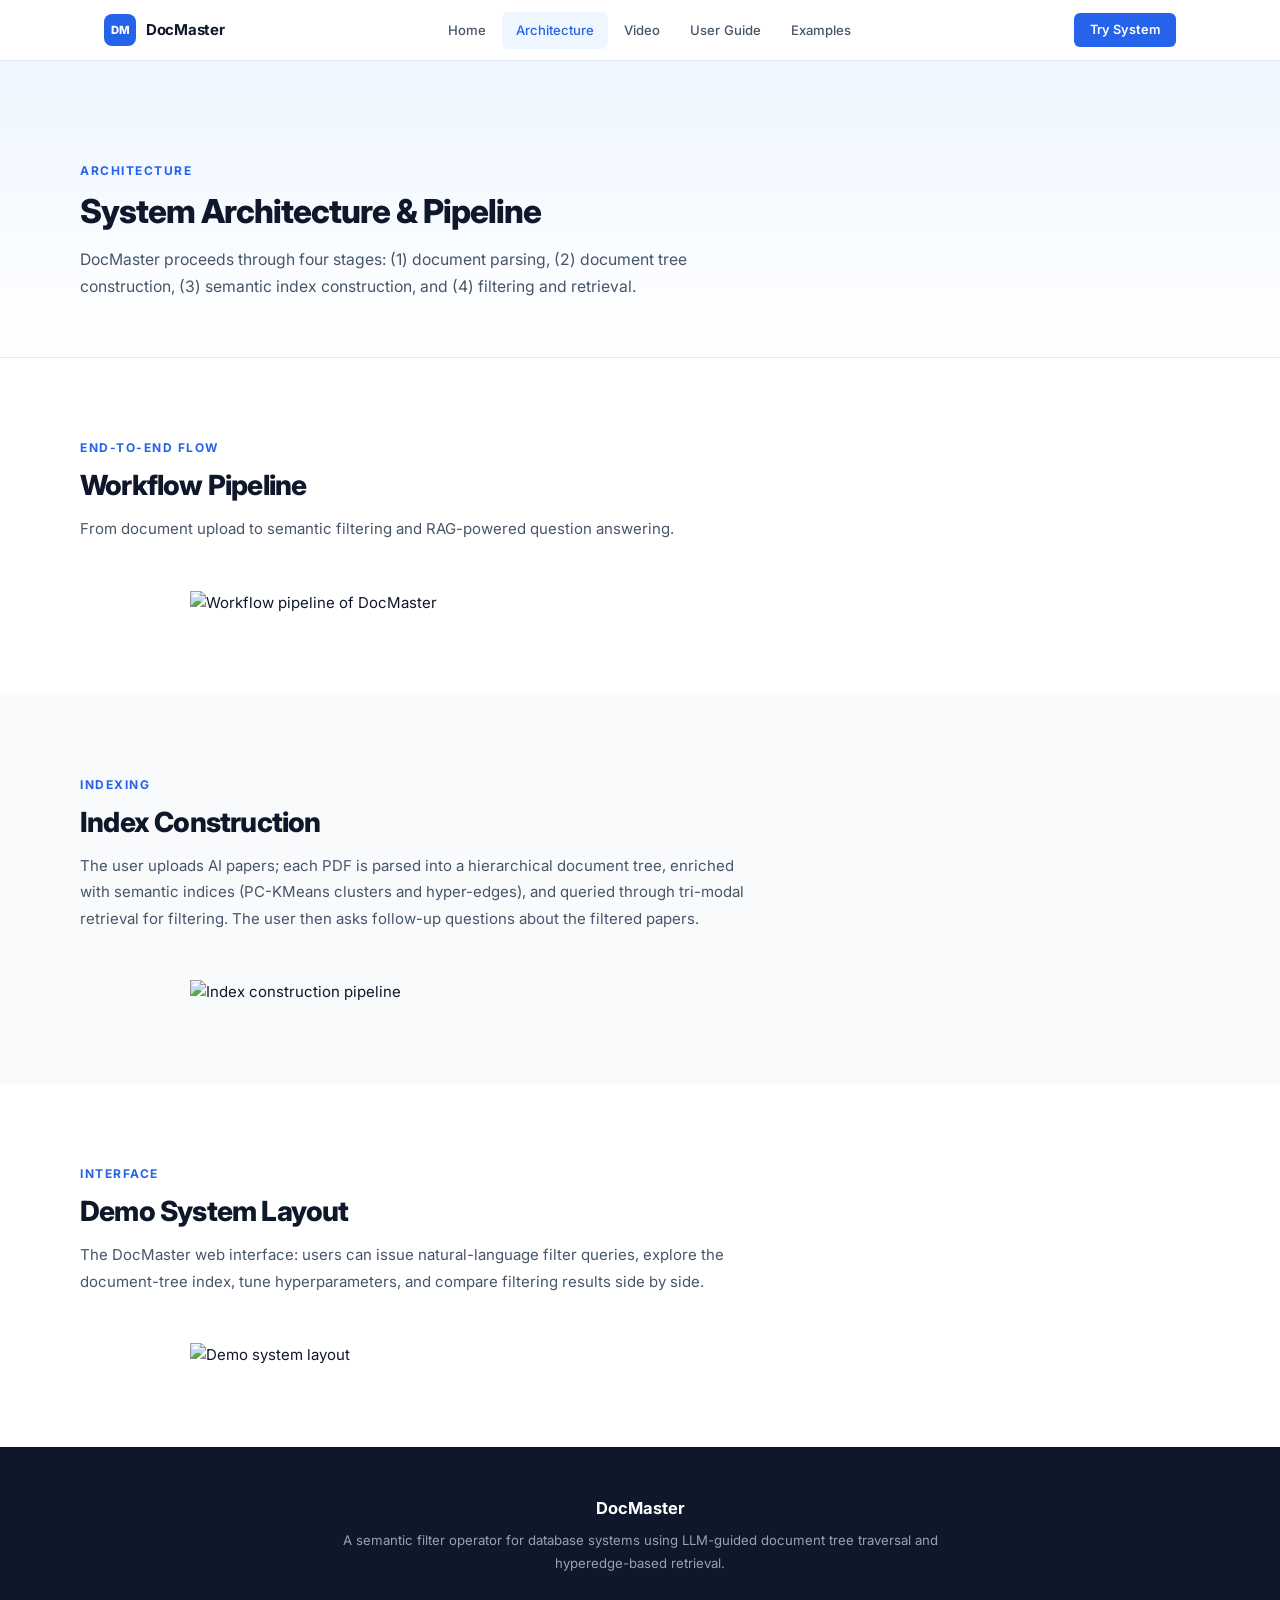
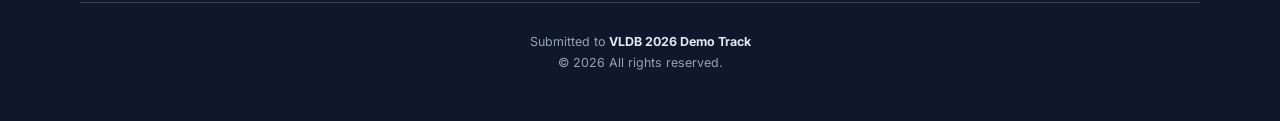
==== commit 499ee190: "Revise architecture description and section details Updated the description of the document processi" ====
--- a/architecture.html
+++ b/architecture.html
@@ -18,71 +18,78 @@
             <div class="section-label">Architecture</div>
             <h1 class="subpage-title">System Architecture &amp; Pipeline</h1>
             <p class="subpage-desc">
-                DocMaster transforms raw PDF documents into rich semantic indexes, then evaluates
-                natural-language filter conditions using LLM-guided traversal and vector similarity search.
+                DocMaster proceeds through four stages: (1) document parsing, (2) document tree construction, (3) semantic index construction, and (4) filtering and retrieval.
             </p>
         </div>
     </section>
 
     <!-- Workflow Pipeline Figure -->
     <section class="section">
-        <div class="container">
-            <div class="section-header">
-                <div class="section-label">End-to-End Flow</div>
-                <h2 class="section-title">Workflow Pipeline</h2>
-                <p class="section-desc">
-                    From document upload to semantic filtering and RAG-powered question answering.
-                </p>
-            </div>
-            <div class="arch-figure-wrapper">
-                <div class="figure-placeholder large" id="arch-fig-workflow">
-                    <svg width="64" height="64" viewBox="0 0 24 24" fill="none" stroke="currentColor" stroke-width="1.5"><path d="M4 6h16M4 12h16M4 18h16"/><circle cx="8" cy="6" r="1.5" fill="currentColor"/><circle cx="12" cy="12" r="1.5" fill="currentColor"/><circle cx="16" cy="18" r="1.5" fill="currentColor"/></svg>
-                    <p>Workflow Pipeline Figure</p>
-                    <span class="figure-placeholder-hint">Image will be inserted here</span>
-                </div>
-            </div>
+      <div class="container">
+        <div class="section-header">
+          <div class="section-label">End-to-End Flow</div>
+          <h2 class="section-title">Workflow Pipeline</h2>
+          <p class="section-desc">
+            From document upload to semantic filtering and RAG-powered question answering.
+          </p>
         </div>
+    
+        <div class="arch-figure-wrapper">
+          <figure class="figure figure-large">
+            <img
+              src="figures/workflow.png"
+              alt="Workflow pipeline of DocMaster"
+              loading="lazy"
+            />
+          </figure>
+        </div>
+      </div>
     </section>
-
+    
     <!-- Index Construction Figure -->
     <section class="section section-alt">
-        <div class="container">
-            <div class="section-header">
-                <div class="section-label">Indexing</div>
-                <h2 class="section-title">Index Construction</h2>
-                <p class="section-desc">
-                    Document tree building, PC-KMeans clustering, hyperedge extraction, and FAISS vector indexing.
-                </p>
-            </div>
-            <div class="arch-figure-wrapper">
-                <div class="figure-placeholder large" id="arch-fig-index">
-                    <svg width="64" height="64" viewBox="0 0 24 24" fill="none" stroke="currentColor" stroke-width="1.5"><path d="M12 2L2 7l10 5 10-5-10-5z"/><path d="M2 17l10 5 10-5"/><path d="M2 12l10 5 10-5"/></svg>
-                    <p>Index Construction Figure</p>
-                    <span class="figure-placeholder-hint">Image will be inserted here</span>
-                </div>
-            </div>
+      <div class="container">
+        <div class="section-header">
+          <div class="section-label">Indexing</div>
+          <h2 class="section-title">Index Construction</h2>
+          <p class="section-desc">
+            The user uploads AI papers; each PDF is parsed into a hierarchical document tree, enriched with semantic indices (PC-KMeans clusters and hyper-edges), and queried through tri-modal retrieval for filtering. The user then asks follow-up questions about the filtered papers.
+          </p>
         </div>
+    
+        <div class="arch-figure-wrapper">
+          <figure class="figure figure-large">
+            <img
+              src="figures/index.png"
+              alt="Index construction pipeline"
+              loading="lazy"
+            />
+          </figure>
+        </div>
+      </div>
     </section>
-
+    
     <!-- Demo System Layout Figure -->
     <section class="section">
-        <div class="container">
-            <div class="section-header">
-                <div class="section-label">Interface</div>
-                <h2 class="section-title">Demo System Layout</h2>
-                <p class="section-desc">
-                    Two-column interface: document management and tree visualization on the left,
-                    filtering conditions and RAG chat on the right.
-                </p>
-            </div>
-            <div class="arch-figure-wrapper">
-                <div class="figure-placeholder large" id="arch-fig-demo">
-                    <svg width="64" height="64" viewBox="0 0 24 24" fill="none" stroke="currentColor" stroke-width="1.5"><rect x="2" y="3" width="20" height="14" rx="2"/><path d="M8 21h8M12 17v4"/></svg>
-                    <p>Demo System Layout Figure</p>
-                    <span class="figure-placeholder-hint">Image will be inserted here</span>
-                </div>
-            </div>
+      <div class="container">
+        <div class="section-header">
+          <div class="section-label">Interface</div>
+          <h2 class="section-title">Demo System Layout</h2>
+          <p class="section-desc">
+              The DocMaster web interface: users can issue natural-language filter queries, explore the document-tree index, tune hyperparameters, and compare filtering results side by side.
+          </p>
         </div>
+    
+        <div class="arch-figure-wrapper">
+          <figure class="figure figure-large">
+            <img
+              src="figures/demo.png"
+              alt="Demo system layout"
+              loading="lazy"
+            />
+          </figure>
+        </div>
+      </div>
     </section>
 
     <footer id="main-footer"></footer>
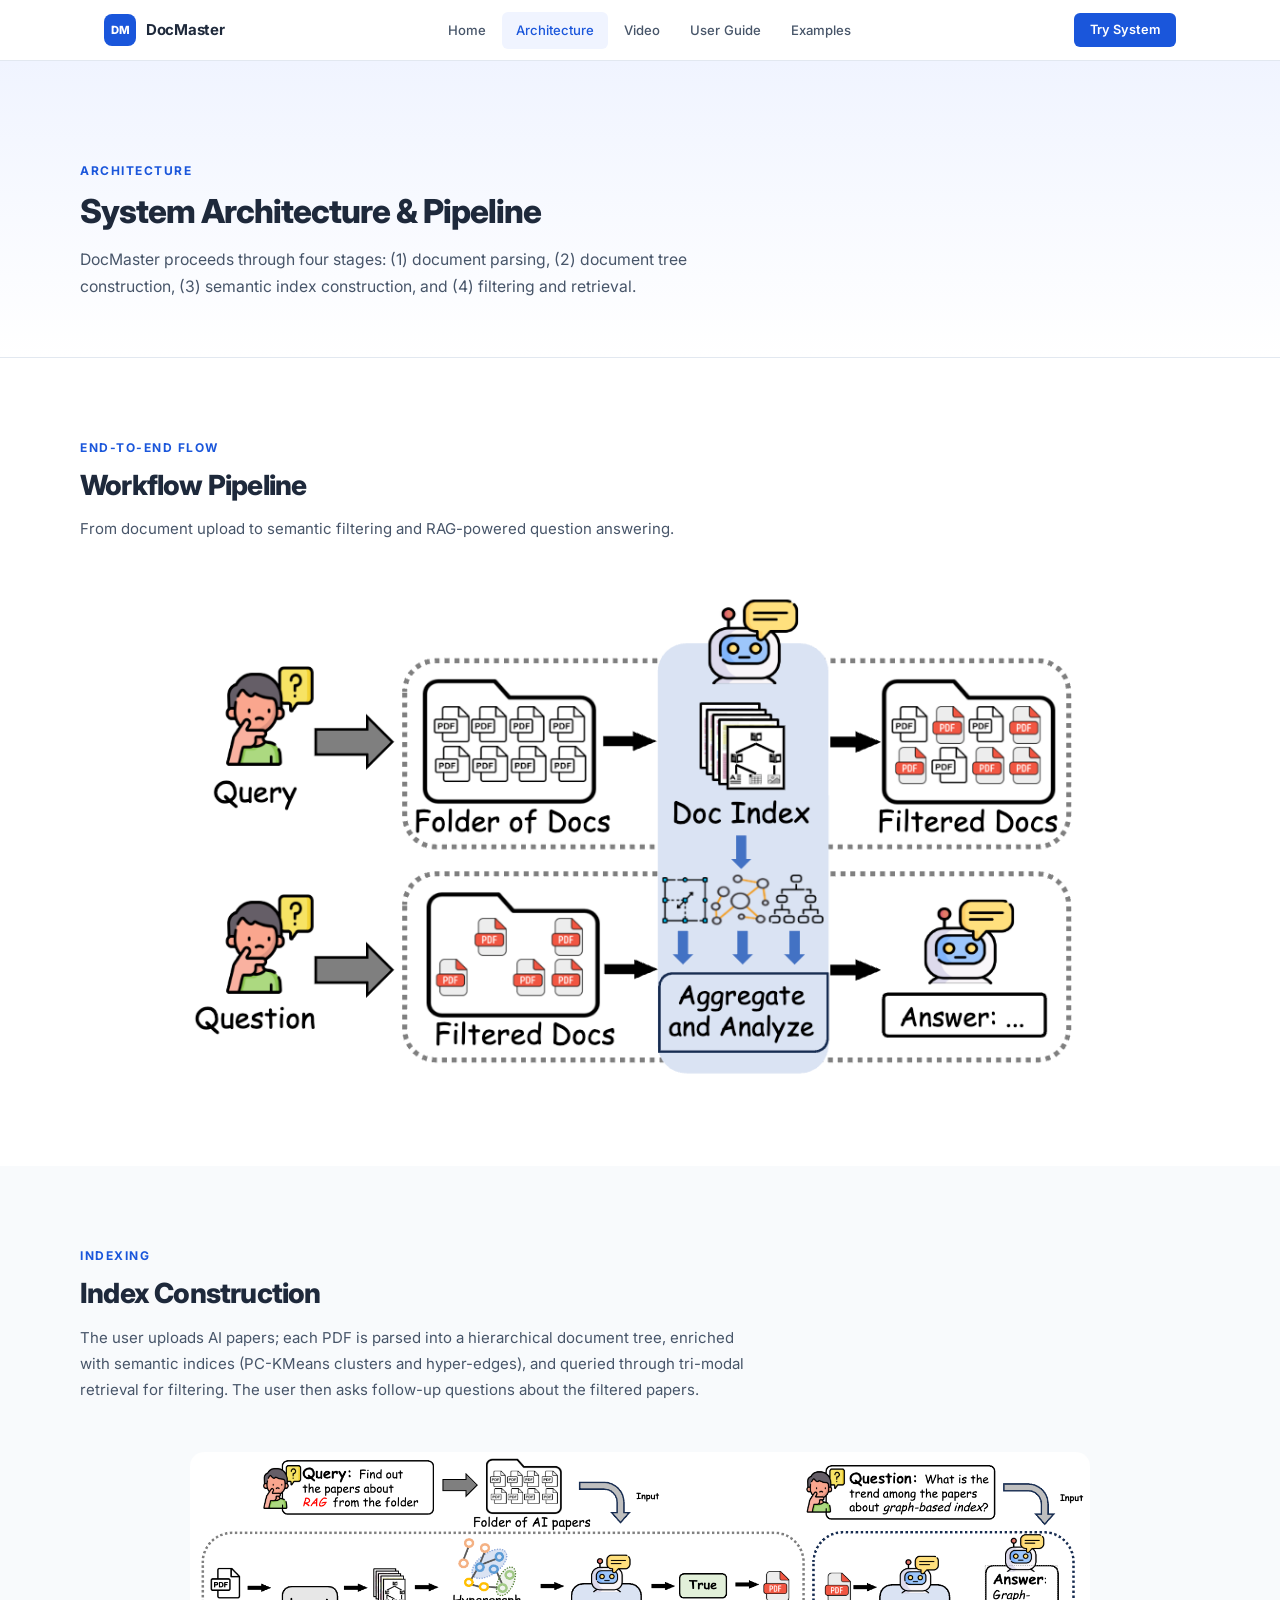
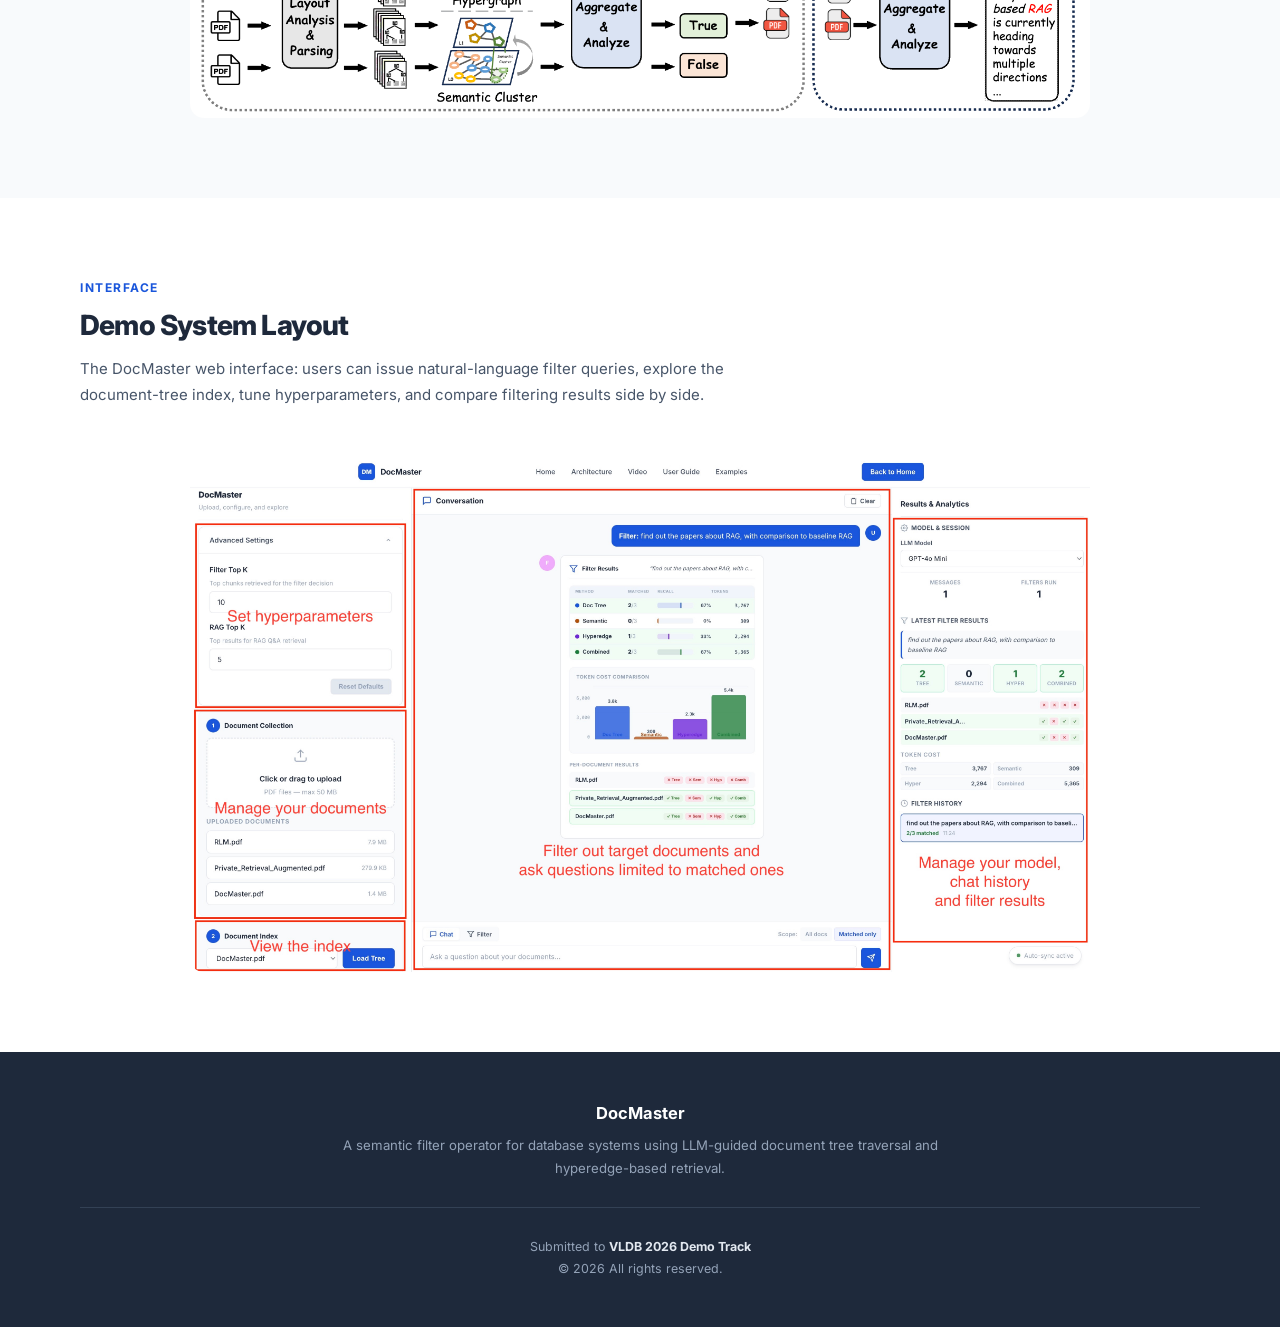
==== commit 2df17c18: "Update figure path and add figures" ====
--- a/architecture.html
+++ b/architecture.html
@@ -37,7 +37,7 @@
         <div class="arch-figure-wrapper">
           <figure class="figure figure-large">
             <img
-              src="figures/workflow.png"
+              src="figures/pipeline.jpg"
               alt="Workflow pipeline of DocMaster"
               loading="lazy"
             />
@@ -60,7 +60,7 @@
         <div class="arch-figure-wrapper">
           <figure class="figure figure-large">
             <img
-              src="figures/index.png"
+              src="figures/usecase.jpg"
               alt="Index construction pipeline"
               loading="lazy"
             />
@@ -83,7 +83,7 @@
         <div class="arch-figure-wrapper">
           <figure class="figure figure-large">
             <img
-              src="figures/demo.png"
+              src="figures/system.jpg"
               alt="Demo system layout"
               loading="lazy"
             />
--- a/style.css
+++ b/style.css
@@ -5,12 +5,12 @@
 *, *::before, *::after { margin: 0; padding: 0; box-sizing: border-box; }
 
 :root {
-    --primary: #2563eb;
-    --primary-dark: #1d4ed8;
-    --primary-light: #eff6ff;
-    --primary-subtle: #dbeafe;
-    --accent: #0891b2;
-    --text: #0f172a;
+    --primary: #1a56db;
+    --primary-dark: #1e40af;
+    --primary-light: #f0f4ff;
+    --primary-subtle: #e0e7ff;
+    --accent: #0e7490;
+    --text: #1e293b;
     --text-secondary: #475569;
     --text-muted: #94a3b8;
     --border: #e2e8f0;
@@ -18,21 +18,27 @@
     --bg: #f8fafc;
     --bg-alt: #f1f5f9;
     --white: #ffffff;
-    --success: #059669;
-    --success-bg: #ecfdf5;
-    --error: #dc2626;
+    --success: #15803d;
+    --success-bg: #f0fdf4;
+    --error: #b91c1c;
     --error-bg: #fef2f2;
-    --shadow-xs: 0 1px 2px rgba(0,0,0,0.05);
-    --shadow-sm: 0 1px 3px rgba(0,0,0,0.06), 0 1px 2px rgba(0,0,0,0.04);
-    --shadow: 0 4px 6px -1px rgba(0,0,0,0.07), 0 2px 4px -2px rgba(0,0,0,0.05);
-    --shadow-md: 0 10px 15px -3px rgba(0,0,0,0.08), 0 4px 6px -4px rgba(0,0,0,0.05);
-    --shadow-lg: 0 20px 25px -5px rgba(0,0,0,0.08), 0 8px 10px -6px rgba(0,0,0,0.04);
-    --radius: 8px;
-    --radius-lg: 12px;
-    --radius-xl: 16px;
+    --shadow-xs: 0 1px 2px rgba(0,0,0,0.04);
+    --shadow-sm: 0 1px 3px rgba(0,0,0,0.05), 0 1px 2px rgba(0,0,0,0.03);
+    --shadow: 0 4px 6px -1px rgba(0,0,0,0.06), 0 2px 4px -2px rgba(0,0,0,0.04);
+    --shadow-md: 0 10px 15px -3px rgba(0,0,0,0.06), 0 4px 6px -4px rgba(0,0,0,0.04);
+    --shadow-lg: 0 20px 25px -5px rgba(0,0,0,0.06), 0 8px 10px -6px rgba(0,0,0,0.03);
+    --radius: 6px;
+    --radius-lg: 10px;
+    --radius-xl: 14px;
     --font: 'Inter', -apple-system, BlinkMacSystemFont, 'Segoe UI', sans-serif;
     --max-width: 1120px;
     --transition: 0.2s ease;
+
+    /* Academic method colors — muted, paper-friendly */
+    --color-tree: #1a56db;
+    --color-semantic: #b45309;
+    --color-hyperedge: #6d28d9;
+    --color-combined: #15803d;
 }
 
 html { scroll-behavior: smooth; }
@@ -978,29 +984,23 @@
 
 .tree-stats {
     background: var(--bg);
-    padding: 10px 14px;
+    padding: 8px 10px;
     border-radius: 6px;
-    margin-bottom: 14px;
-    display: flex;
-    align-items: center;
-    gap: 20px;
-    font-size: 0.83em;
+    margin-bottom: 10px;
+    display: flex;
+    align-items: center;
+    gap: 12px;
+    font-size: 0.78em;
     color: var(--text-secondary);
     border: 1px solid var(--border);
+    flex-wrap: wrap;
 }
 
 /* ── SVG Tree Graph Visualization ── */
 .tree-svg-wrapper {
-    overflow: auto;
-    max-height: 400px;
+    overflow: hidden;
     position: relative;
     padding: 8px 0;
-}
-
-.tree-svg-wrapper.tree-svg-modal {
-    max-height: none;
-    overflow: visible;
-    flex: 1;
 }
 
 .tree-svg {
@@ -1029,6 +1029,209 @@
     background: var(--primary);
     color: white;
     border-color: var(--primary);
+}
+
+.tree-toolbar {
+    display: flex;
+    align-items: center;
+    gap: 4px;
+    margin-left: auto;
+}
+
+.tree-ctrl-btn {
+    display: inline-flex;
+    align-items: center;
+    justify-content: center;
+    width: 26px;
+    height: 26px;
+    padding: 0;
+    color: var(--text-secondary);
+    background: white;
+    border: 1.5px solid var(--border);
+    border-radius: 6px;
+    cursor: pointer;
+    transition: all 0.2s ease;
+}
+
+.tree-ctrl-btn:hover {
+    color: var(--primary);
+    border-color: var(--primary-subtle);
+    background: var(--primary-bg);
+}
+
+/* ── Force graph (Obsidian-style) ── */
+.tree-force-graph {
+    overflow: hidden;
+    max-height: none;
+    position: relative;
+}
+
+.tree-force-graph-modal {
+    flex: 1;
+    max-height: none;
+    padding: 0;
+}
+
+.force-graph-tooltip {
+    position: absolute;
+    background: rgba(15, 23, 42, 0.9);
+    color: white;
+    padding: 4px 8px;
+    border-radius: 4px;
+    font-size: 0.72em;
+    pointer-events: none;
+    white-space: nowrap;
+    max-width: 280px;
+    overflow: hidden;
+    text-overflow: ellipsis;
+    z-index: 20;
+    backdrop-filter: blur(4px);
+}
+
+/* ── Panel stats view ── */
+.tree-stats-panel {
+    display: flex;
+    flex-direction: column;
+    gap: 12px;
+}
+
+.tree-stats-header {
+    display: flex;
+    align-items: center;
+    gap: 8px;
+}
+
+.tree-stats-filename {
+    font-size: 0.82em;
+    font-weight: 600;
+    color: var(--text);
+    overflow: hidden;
+    text-overflow: ellipsis;
+    white-space: nowrap;
+}
+
+.tree-stats-summary {
+    display: flex;
+    gap: 8px;
+}
+
+.tree-stat-chip {
+    flex: 1;
+    display: flex;
+    flex-direction: column;
+    align-items: center;
+    padding: 8px 4px;
+    background: var(--bg);
+    border: 1px solid var(--border);
+    border-radius: 8px;
+}
+
+.tree-stat-chip-value {
+    font-size: 1.2em;
+    font-weight: 700;
+    color: var(--text);
+    line-height: 1;
+}
+
+.tree-stat-chip-label {
+    font-size: 0.68em;
+    color: var(--text-muted);
+    margin-top: 2px;
+    text-transform: uppercase;
+    letter-spacing: 0.5px;
+}
+
+.tree-stats-breakdown {
+    display: flex;
+    flex-direction: column;
+    gap: 4px;
+}
+
+.tree-stat-row {
+    display: flex;
+    align-items: center;
+    gap: 8px;
+    padding: 4px 8px;
+    border-radius: 6px;
+    background: var(--bg);
+    font-size: 0.8em;
+}
+
+.tree-stat-type {
+    color: var(--text-secondary);
+    flex: 1;
+    text-transform: capitalize;
+}
+
+.tree-stat-value {
+    font-weight: 700;
+    color: var(--text);
+    font-size: 0.95em;
+}
+
+.tree-graph-btn {
+    display: flex;
+    align-items: center;
+    justify-content: center;
+    gap: 6px;
+    padding: 10px 16px;
+    font-size: 0.82em;
+    font-weight: 600;
+    color: var(--primary);
+    background: var(--primary-bg);
+    border: 1.5px solid var(--primary-subtle);
+    border-radius: 8px;
+    cursor: pointer;
+    transition: all 0.2s ease;
+    width: 100%;
+}
+
+.tree-graph-btn:hover {
+    background: var(--primary);
+    color: white;
+    border-color: var(--primary);
+}
+
+/* Legend */
+.tree-legend {
+    display: flex;
+    align-items: center;
+    gap: 8px;
+    flex-wrap: wrap;
+}
+
+.tree-legend-item {
+    display: inline-flex;
+    align-items: center;
+    gap: 3px;
+    font-size: 0.78em;
+    color: var(--text-secondary);
+}
+
+.tree-legend-dot {
+    width: 8px;
+    height: 8px;
+    border-radius: 50%;
+    display: inline-block;
+    flex-shrink: 0;
+}
+
+.tree-legend-count {
+    color: var(--text-muted);
+    font-size: 0.9em;
+}
+
+.tree-modal-legend {
+    gap: 10px;
+    padding: 4px 10px;
+}
+
+/* Modal graph body */
+.tree-modal-graph-body {
+    padding: 0;
+    overflow: hidden;
+    display: flex;
+    flex-direction: column;
 }
 
 .tree-empty { text-align: center; color: var(--text-muted); padding: 28px; font-size: 0.88em; }
@@ -1107,6 +1310,345 @@
     font-size: 0.72em;
     color: var(--text-secondary);
     font-weight: 600;
+}
+
+/* Index view tabs */
+.index-view-tabs {
+    display: flex;
+    gap: 4px;
+    padding: 4px;
+    background: var(--bg);
+    border-radius: 10px;
+    margin-bottom: 10px;
+    border: 1px solid var(--border);
+}
+
+.index-tab {
+    flex: 1;
+    display: flex;
+    align-items: center;
+    justify-content: center;
+    gap: 5px;
+    padding: 7px 10px;
+    border: none;
+    background: transparent;
+    border-radius: 7px;
+    font-size: 0.78em;
+    font-weight: 600;
+    color: var(--text-secondary);
+    cursor: pointer;
+    transition: all 0.2s ease;
+    white-space: nowrap;
+}
+
+.index-tab:hover:not(.disabled) { background: white; color: var(--text); }
+.index-tab.active { background: white; color: var(--primary); box-shadow: 0 1px 3px rgba(0,0,0,0.08); }
+.index-tab.disabled { opacity: 0.4; cursor: not-allowed; }
+.index-tab svg { flex-shrink: 0; }
+
+/* Hyperedge view */
+.hyperedge-container {
+    display: flex;
+    flex-direction: column;
+    gap: 14px;
+    max-height: 500px;
+    overflow-y: auto;
+    padding: 4px;
+}
+
+.hyperedge-section {
+    background: white;
+    border: 1px solid var(--border);
+    border-radius: 10px;
+    overflow: hidden;
+}
+
+.hyperedge-section-header {
+    padding: 10px 14px;
+    background: linear-gradient(135deg, #f8fafc, #f1f5f9);
+    border-bottom: 1px solid var(--border);
+    display: flex;
+    align-items: center;
+    justify-content: space-between;
+    gap: 8px;
+}
+
+.hyperedge-section-title {
+    font-weight: 700;
+    font-size: 0.85em;
+    color: var(--text);
+    flex: 1;
+    min-width: 0;
+    overflow: hidden;
+    text-overflow: ellipsis;
+    white-space: nowrap;
+}
+
+.hyperedge-section-meta {
+    font-size: 0.72em;
+    color: var(--text-secondary);
+    white-space: nowrap;
+}
+
+.hyperedge-group {
+    padding: 10px 14px;
+    border-left: 3px solid #6366f1;
+    margin: 8px 10px;
+    border-radius: 0 6px 6px 0;
+    background: #fafbfc;
+}
+
+.hyperedge-group-header {
+    display: flex;
+    align-items: center;
+    gap: 8px;
+    margin-bottom: 6px;
+}
+
+.hyperedge-badge {
+    display: inline-flex;
+    align-items: center;
+    justify-content: center;
+    padding: 2px 8px;
+    border-radius: 10px;
+    font-size: 0.7em;
+    font-weight: 700;
+    color: white;
+    min-width: 28px;
+}
+
+.hyperedge-node-count {
+    font-size: 0.72em;
+    color: var(--text-secondary);
+}
+
+.hyperedge-summary {
+    font-size: 0.78em;
+    color: #475569;
+    line-height: 1.5;
+    margin-bottom: 8px;
+    font-style: italic;
+    padding: 6px 8px;
+    background: white;
+    border-radius: 6px;
+    border: 1px solid #e2e8f0;
+}
+
+.hyperedge-nodes {
+    display: flex;
+    flex-direction: column;
+    gap: 4px;
+}
+
+.hyperedge-node-chip {
+    display: flex;
+    align-items: baseline;
+    gap: 6px;
+    padding: 5px 8px;
+    background: white;
+    border: 1px solid #e2e8f0;
+    border-radius: 6px;
+    cursor: pointer;
+    transition: all 0.15s ease;
+}
+
+.hyperedge-node-chip:hover {
+    border-color: var(--primary);
+    box-shadow: 0 1px 4px rgba(37,99,235,0.1);
+}
+
+.hyperedge-chip-type {
+    font-size: 0.65em;
+    font-weight: 700;
+    text-transform: uppercase;
+    flex-shrink: 0;
+}
+
+.hyperedge-chip-text {
+    font-size: 0.75em;
+    color: var(--text-secondary);
+    overflow: hidden;
+    text-overflow: ellipsis;
+    white-space: nowrap;
+}
+
+.hyperedge-must-links {
+    margin-top: 6px;
+    display: flex;
+    align-items: center;
+    gap: 6px;
+    flex-wrap: wrap;
+}
+
+.must-link-label {
+    font-size: 0.68em;
+    font-weight: 600;
+    color: #94a3b8;
+}
+
+.must-link-chip {
+    font-size: 0.68em;
+    padding: 2px 7px;
+    background: #ede9fe;
+    color: #6d28d9;
+    border-radius: 8px;
+    font-weight: 500;
+}
+
+/* Cluster view */
+.cluster-container {
+    display: flex;
+    flex-direction: column;
+    gap: 10px;
+    max-height: 500px;
+    overflow-y: auto;
+    padding: 4px;
+}
+
+.cluster-section {
+    background: white;
+    border: 1px solid var(--border);
+    border-left: 3px solid #6366f1;
+    border-radius: 0 8px 8px 0;
+    padding: 10px 12px;
+}
+
+.cluster-header {
+    display: flex;
+    align-items: center;
+    gap: 8px;
+    margin-bottom: 8px;
+}
+
+.cluster-badge {
+    display: inline-flex;
+    align-items: center;
+    justify-content: center;
+    padding: 2px 10px;
+    border-radius: 10px;
+    font-size: 0.72em;
+    font-weight: 700;
+    color: white;
+}
+
+.cluster-count {
+    font-size: 0.72em;
+    color: var(--text-secondary);
+}
+
+.cluster-nodes {
+    display: flex;
+    flex-direction: column;
+    gap: 3px;
+}
+
+.cluster-node-chip {
+    display: flex;
+    align-items: baseline;
+    gap: 6px;
+    padding: 5px 8px;
+    background: #f8fafc;
+    border: 1px solid #e2e8f0;
+    border-radius: 6px;
+    cursor: pointer;
+    transition: all 0.15s ease;
+}
+
+.cluster-node-chip:hover {
+    border-color: var(--primary);
+    background: white;
+}
+
+.cluster-chip-type {
+    font-size: 0.65em;
+    font-weight: 700;
+    text-transform: uppercase;
+    flex-shrink: 0;
+}
+
+.cluster-chip-text {
+    font-size: 0.75em;
+    color: var(--text-secondary);
+    overflow: hidden;
+    text-overflow: ellipsis;
+    white-space: nowrap;
+}
+
+.cluster-constraints {
+    background: #f8fafc;
+    border: 1px solid var(--border);
+    border-radius: 8px;
+    padding: 10px 12px;
+}
+
+.cluster-constraint-title {
+    font-size: 0.78em;
+    font-weight: 700;
+    color: var(--text);
+    margin-bottom: 6px;
+}
+
+.cluster-constraint-summary {
+    display: flex;
+    gap: 8px;
+}
+
+.constraint-badge {
+    font-size: 0.7em;
+    padding: 3px 8px;
+    border-radius: 8px;
+    font-weight: 600;
+}
+
+.constraint-badge.must-link { background: #dcfce7; color: #16a34a; }
+.constraint-badge.cannot-link { background: #fee2e2; color: #dc2626; }
+
+/* Semantic tree hierarchy */
+.sem-tree-node { margin-bottom: 6px; }
+
+.sem-tree-node-header {
+    display: flex;
+    align-items: center;
+    gap: 8px;
+    padding: 6px 10px;
+    border-left: 3px solid #6366f1;
+    background: white;
+    border-radius: 0 6px 6px 0;
+    border-top: 1px solid #f1f5f9;
+    border-bottom: 1px solid #f1f5f9;
+    border-right: 1px solid #f1f5f9;
+}
+
+.sem-tree-badge {
+    display: inline-flex;
+    align-items: center;
+    justify-content: center;
+    padding: 2px 8px;
+    border-radius: 10px;
+    font-size: 0.7em;
+    font-weight: 700;
+    color: white;
+}
+
+.sem-tree-children-count {
+    font-size: 0.7em;
+    color: var(--text-secondary);
+}
+
+.sem-tree-summary {
+    font-size: 0.76em;
+    color: #475569;
+    line-height: 1.5;
+    font-style: italic;
+    padding: 4px 8px;
+    margin: 4px 0;
+}
+
+.sem-tree-leaf-nodes {
+    display: flex;
+    flex-direction: column;
+    gap: 3px;
+    margin: 4px 0;
 }
 
 /* Full-screen tree modal */
@@ -1782,6 +2324,13 @@
     line-height: 1.5;
 }
 
+.figure img {
+  width: 100%;
+  height: auto;
+  display: block;
+  border-radius: 14px; /* optional */
+}
+
 /* ── Architecture Page ── */
 .arch-figure-wrapper {
     max-width: 900px;
@@ -2374,6 +2923,7 @@
     background: var(--bg);
 }
 
+/* ── Old two-column layout (kept for backward compat) ── */
 .demo-layout {
     display: grid;
     grid-template-columns: 480px 1fr;
@@ -2452,6 +3002,1055 @@
     flex: 1;
     min-height: 320px;
     max-height: none;
+}
+
+/* ================================================================
+   V2 Three-Column Layout
+   ================================================================ */
+.demo-layout-v2 {
+    display: grid;
+    grid-template-columns: 420px 1fr 380px;
+    gap: 0;
+    min-height: calc(100vh - 60px);
+    margin-top: 60px;
+}
+
+/* ── Left Panel ── */
+.panel-left {
+    background: white;
+    border-right: 1px solid var(--border);
+    padding: 16px;
+    overflow-y: auto;
+    height: calc(100vh - 60px);
+    position: sticky;
+    top: 60px;
+}
+
+.panel-left-header {
+    padding: 8px 0 14px;
+    border-bottom: 1px solid var(--border);
+    margin-bottom: 12px;
+}
+
+.panel-left-header h2 {
+    font-size: 1.05em;
+    font-weight: 800;
+    color: var(--text);
+    letter-spacing: -0.3px;
+}
+
+.panel-left-header p {
+    font-size: 0.78em;
+    color: var(--text-muted);
+    margin-top: 2px;
+}
+
+.panel-card {
+    background: var(--bg);
+    border-radius: var(--radius-lg);
+    padding: 14px;
+    margin-bottom: 10px;
+    border: 1px solid var(--border-light);
+}
+
+.panel-card-title {
+    display: flex;
+    align-items: center;
+    gap: 8px;
+    font-size: 0.85em;
+    font-weight: 700;
+    color: var(--text);
+    margin-bottom: 10px;
+}
+
+.panel-left .settings-panel { margin-bottom: 10px; }
+.panel-left .settings-content { grid-template-columns: 1fr; }
+.panel-left .upload-area { padding: 18px 12px; }
+.panel-left .tree-viewer { max-height: 400px; }
+
+/* ── Center Panel (Conversation) ── */
+.panel-center {
+    display: flex;
+    flex-direction: column;
+    height: calc(100vh - 60px);
+    overflow: hidden;
+    background: var(--bg);
+}
+
+.conversation-container {
+    display: flex;
+    flex-direction: column;
+    height: 100%;
+}
+
+.conversation-header {
+    display: flex;
+    align-items: center;
+    justify-content: space-between;
+    padding: 12px 20px;
+    background: white;
+    border-bottom: 1px solid var(--border);
+    flex-shrink: 0;
+}
+
+.conversation-title {
+    display: flex;
+    align-items: center;
+    gap: 8px;
+    font-size: 0.92em;
+    font-weight: 700;
+    color: var(--text);
+}
+
+.conversation-title svg { color: var(--primary); }
+
+.conversation-actions { display: flex; gap: 6px; }
+
+.conv-action-btn {
+    display: inline-flex;
+    align-items: center;
+    gap: 5px;
+    padding: 5px 10px;
+    background: white;
+    border: 1px solid var(--border);
+    border-radius: 6px;
+    font-size: 0.75em;
+    font-weight: 600;
+    color: var(--text-secondary);
+    cursor: pointer;
+    font-family: var(--font);
+    transition: all var(--transition);
+}
+
+.conv-action-btn:hover {
+    border-color: var(--error);
+    color: var(--error);
+}
+
+/* Conversation Messages */
+.conversation-messages {
+    flex: 1;
+    overflow-y: auto;
+    padding: 20px;
+    display: flex;
+    flex-direction: column;
+    gap: 16px;
+}
+
+.conversation-welcome {
+    display: flex;
+    flex-direction: column;
+    align-items: center;
+    justify-content: center;
+    text-align: center;
+    padding: 60px 20px;
+    flex: 1;
+}
+
+.welcome-icon {
+    color: var(--text-muted);
+    margin-bottom: 16px;
+    opacity: 0.5;
+}
+
+.conversation-welcome h3 {
+    font-size: 1.1em;
+    font-weight: 700;
+    color: var(--text);
+    margin-bottom: 6px;
+}
+
+.conversation-welcome p {
+    font-size: 0.85em;
+    color: var(--text-muted);
+    margin-bottom: 20px;
+}
+
+.welcome-hints {
+    display: flex;
+    flex-direction: column;
+    gap: 8px;
+    max-width: 360px;
+}
+
+.welcome-hint {
+    display: flex;
+    align-items: center;
+    gap: 8px;
+    padding: 8px 14px;
+    background: white;
+    border: 1px solid var(--border);
+    border-radius: var(--radius);
+    font-size: 0.82em;
+    color: var(--text-secondary);
+    text-align: left;
+}
+
+.hint-tag {
+    flex-shrink: 0;
+    padding: 2px 8px;
+    background: var(--primary-light);
+    color: var(--primary);
+    border-radius: 4px;
+    font-size: 0.78em;
+    font-weight: 700;
+    text-transform: uppercase;
+    letter-spacing: 0.5px;
+}
+
+/* Conversation message bubbles */
+.conv-message {
+    display: flex;
+    gap: 10px;
+    animation: fadeInUp 0.25s ease;
+    max-width: 85%;
+}
+
+.conv-message.user {
+    flex-direction: row-reverse;
+    align-self: flex-end;
+}
+
+.conv-message.assistant {
+    align-self: flex-start;
+}
+
+.conv-message.system {
+    align-self: center;
+    max-width: 95%;
+}
+
+.conv-avatar {
+    flex-shrink: 0;
+    width: 30px;
+    height: 30px;
+    border-radius: 50%;
+    display: flex;
+    align-items: center;
+    justify-content: center;
+    font-size: 0.7em;
+    font-weight: 700;
+}
+
+.conv-message.user .conv-avatar { background: var(--primary); color: white; }
+.conv-message.assistant .conv-avatar { background: var(--bg-alt); color: var(--text-secondary); border: 1px solid var(--border); }
+.conv-message.system .conv-avatar { background: #f0abfc; color: white; }
+
+.conv-bubble {
+    padding: 10px 14px;
+    border-radius: var(--radius-lg);
+    font-size: 0.88em;
+    line-height: 1.6;
+    max-width: 100%;
+    word-break: break-word;
+}
+
+.conv-message.user .conv-bubble {
+    background: var(--primary);
+    color: white;
+    border-bottom-right-radius: 4px;
+}
+
+.conv-message.assistant .conv-bubble {
+    background: white;
+    color: var(--text);
+    border: 1px solid var(--border);
+    border-bottom-left-radius: 4px;
+}
+
+.conv-message.system .conv-bubble {
+    background: transparent;
+    padding: 0;
+    width: 100%;
+}
+
+/* ── Filter Result Card (inline in conversation) ── */
+.conv-filter-result {
+    background: white;
+    border: 1px solid var(--border);
+    border-radius: var(--radius-lg);
+    padding: 16px;
+    width: 100%;
+    animation: fadeInUp 0.3s ease;
+}
+
+.conv-filter-header {
+    display: flex;
+    align-items: center;
+    gap: 8px;
+    margin-bottom: 12px;
+    padding-bottom: 10px;
+    border-bottom: 1px solid var(--border-light);
+}
+
+.conv-filter-header svg { color: var(--primary); flex-shrink: 0; }
+
+.conv-filter-header-text {
+    font-size: 0.82em;
+    font-weight: 700;
+    color: var(--text);
+}
+
+.conv-filter-query {
+    font-size: 0.78em;
+    color: var(--text-secondary);
+    font-style: italic;
+    margin-left: auto;
+    max-width: 200px;
+    overflow: hidden;
+    text-overflow: ellipsis;
+    white-space: nowrap;
+}
+
+/* Mini stat cards inside conversation */
+.conv-stats-row {
+    display: grid;
+    grid-template-columns: repeat(4, 1fr);
+    gap: 6px;
+    margin-bottom: 12px;
+}
+
+.conv-stat-card {
+    text-align: center;
+    padding: 8px 4px;
+    background: var(--bg);
+    border-radius: var(--radius);
+    border: 1px solid var(--border-light);
+    transition: all 0.2s ease;
+}
+
+.conv-stat-card.match { background: var(--success-bg); border-color: #a7f3d0; }
+.conv-stat-card.no-match { background: var(--bg); }
+
+.conv-stat-value {
+    font-size: 1.4em;
+    font-weight: 800;
+    color: var(--text);
+    line-height: 1;
+    margin-bottom: 2px;
+}
+
+.conv-stat-card.match .conv-stat-value { color: var(--success); }
+
+.conv-stat-label {
+    font-size: 0.68em;
+    font-weight: 600;
+    color: var(--text-muted);
+    text-transform: uppercase;
+    letter-spacing: 0.3px;
+}
+
+/* Per-doc breakdown in conversation */
+.conv-doc-list {
+    display: flex;
+    flex-direction: column;
+    gap: 4px;
+    margin-bottom: 10px;
+}
+
+.conv-doc-item {
+    display: flex;
+    align-items: center;
+    justify-content: space-between;
+    padding: 6px 10px;
+    border-radius: 6px;
+    font-size: 0.78em;
+    background: var(--bg);
+    border: 1px solid transparent;
+    transition: all 0.2s ease;
+}
+
+.conv-doc-item.matched {
+    background: var(--success-bg);
+    border-color: #bbf7d0;
+}
+
+.conv-doc-name {
+    font-weight: 600;
+    color: var(--text);
+    overflow: hidden;
+    text-overflow: ellipsis;
+    white-space: nowrap;
+    max-width: 180px;
+}
+
+.conv-doc-badges {
+    display: flex;
+    gap: 4px;
+}
+
+.conv-badge {
+    padding: 1px 6px;
+    border-radius: 4px;
+    font-size: 0.72em;
+    font-weight: 700;
+}
+
+.conv-badge.pass { background: #e8f5e9; color: #2e7d32; }
+.conv-badge.fail { background: #fce4ec; color: #c62828; }
+
+/* ── Method comparison table ── */
+.conv-method-table {
+    margin-bottom: 14px;
+    border: 1px solid var(--border-light);
+    border-radius: 8px;
+    overflow: hidden;
+    font-size: 0.78em;
+}
+
+.conv-method-table-head {
+    display: grid;
+    grid-template-columns: 100px 56px 1fr 72px;
+    gap: 0;
+    padding: 5px 10px;
+    background: var(--bg-alt);
+    border-bottom: 1px solid var(--border-light);
+    font-size: 0.72em;
+    font-weight: 700;
+    color: var(--text-muted);
+    text-transform: uppercase;
+    letter-spacing: 0.4px;
+}
+
+.conv-method-row {
+    display: grid;
+    grid-template-columns: 100px 56px 1fr 72px;
+    gap: 0;
+    align-items: center;
+    padding: 6px 10px;
+    border-bottom: 1px solid var(--border-light);
+    transition: background 0.15s;
+}
+.conv-method-row:last-child { border-bottom: none; }
+.conv-method-row.has-match { background: #f0fdf4; }
+
+.conv-method-name {
+    display: flex;
+    align-items: center;
+    gap: 6px;
+    font-weight: 600;
+    color: var(--text);
+}
+.conv-method-dot {
+    width: 8px;
+    height: 8px;
+    border-radius: 50%;
+    flex-shrink: 0;
+}
+.conv-method-matched {
+    font-weight: 800;
+    color: var(--text);
+}
+.conv-method-total {
+    font-weight: 400;
+    color: var(--text-muted);
+}
+.conv-method-recall {
+    display: flex;
+    align-items: center;
+    gap: 6px;
+}
+.conv-recall-bar-wrap {
+    flex: 1;
+    height: 10px;
+    background: var(--bg-alt);
+    border-radius: 3px;
+    overflow: hidden;
+    min-width: 30px;
+}
+.conv-recall-bar-fill {
+    display: block;
+    height: 100%;
+    transition: width 0.7s cubic-bezier(0.4, 0, 0.2, 1);
+}
+.conv-recall-pct {
+    font-size: 0.85em;
+    font-weight: 700;
+    color: var(--text-secondary);
+    width: 28px;
+    text-align: right;
+    flex-shrink: 0;
+}
+.conv-method-tokens {
+    font-family: 'SF Mono', 'Fira Code', monospace;
+    font-size: 0.88em;
+    font-weight: 600;
+    color: var(--text-secondary);
+    text-align: right;
+}
+
+/* ── Token cost vertical bar chart ── */
+.conv-token-chart {
+    margin-bottom: 14px;
+    padding: 10px 12px 8px;
+    border: 1px solid var(--border-light);
+    border-radius: 8px;
+    background: var(--bg);
+}
+.conv-chart-title {
+    font-size: 0.72em;
+    font-weight: 700;
+    color: var(--text-muted);
+    text-transform: uppercase;
+    letter-spacing: 0.4px;
+    margin-bottom: 10px;
+}
+.conv-chart-body {
+    display: flex;
+    gap: 6px;
+    align-items: flex-end;
+}
+.conv-chart-yaxis {
+    display: flex;
+    flex-direction: column;
+    justify-content: space-between;
+    height: 100px;
+    text-align: right;
+    flex-shrink: 0;
+    padding-bottom: 18px;
+}
+.conv-chart-yaxis span {
+    font-size: 0.65em;
+    color: var(--text-muted);
+    font-family: 'SF Mono', 'Fira Code', monospace;
+    line-height: 1;
+}
+.conv-chart-plot {
+    flex: 1;
+    position: relative;
+    height: 118px;
+}
+.conv-chart-grid {
+    position: absolute;
+    inset: 0 0 18px 0;
+    display: flex;
+    flex-direction: column;
+    justify-content: space-between;
+    pointer-events: none;
+}
+.conv-chart-gridline {
+    width: 100%;
+    height: 1px;
+    background: var(--border-light);
+}
+.conv-chart-bars {
+    position: absolute;
+    inset: 0 0 18px 0;
+    display: flex;
+    align-items: flex-end;
+    gap: 8px;
+    padding: 0 4px;
+}
+.conv-chart-col {
+    flex: 1;
+    display: flex;
+    flex-direction: column;
+    align-items: center;
+    height: 100%;
+}
+.conv-chart-bar-wrap {
+    flex: 1;
+    width: 100%;
+    display: flex;
+    flex-direction: column;
+    justify-content: flex-end;
+    align-items: center;
+    gap: 3px;
+}
+.conv-bar-value {
+    font-size: 0.62em;
+    font-weight: 700;
+    color: var(--text-secondary);
+    white-space: nowrap;
+}
+.conv-chart-bar {
+    width: 100%;
+    border-radius: 4px 4px 0 0;
+    transition: height 0.8s cubic-bezier(0.4, 0, 0.2, 1);
+    min-height: 2px;
+}
+.conv-chart-bar-label {
+    position: absolute;
+    bottom: 0;
+    height: 18px;
+    display: flex;
+    align-items: center;
+    font-size: 0.66em;
+    font-weight: 700;
+    white-space: nowrap;
+}
+.conv-chart-col { position: relative; }
+
+/* Per-doc section */
+.conv-doc-section {
+    margin-top: 2px;
+}
+
+/* Section title shared */
+.conv-dist-title {
+    font-size: 0.72em;
+    font-weight: 700;
+    color: var(--text-muted);
+    text-transform: uppercase;
+    letter-spacing: 0.4px;
+    margin-bottom: 6px;
+}
+
+/* Index construction tokens section */
+.index-tokens-section {
+    margin-top: 10px;
+    padding-top: 10px;
+    border-top: 1px solid var(--border);
+}
+.index-tokens-title {
+    font-size: 0.72em;
+    font-weight: 600;
+    color: var(--text-muted);
+    text-transform: uppercase;
+    letter-spacing: 0.05em;
+    margin-bottom: 6px;
+}
+
+/* Sources in conversation */
+.conv-sources {
+    margin-top: 8px;
+    padding-top: 8px;
+    border-top: 1px solid var(--border-light);
+}
+
+.conv-sources-title {
+    font-size: 0.7em;
+    font-weight: 700;
+    color: var(--text-muted);
+    text-transform: uppercase;
+    letter-spacing: 0.5px;
+    margin-bottom: 4px;
+}
+
+.conv-source-item {
+    font-size: 0.76em;
+    color: var(--text-secondary);
+    padding: 4px 8px;
+    background: var(--bg);
+    border-radius: 4px;
+    margin-bottom: 3px;
+    border-left: 2px solid var(--primary);
+}
+
+.conv-source-filename { font-weight: 600; color: var(--text); margin-bottom: 1px; }
+.conv-source-excerpt { color: var(--text-muted); font-style: italic; line-height: 1.4; }
+
+/* Thinking indicator */
+.conv-thinking {
+    display: flex;
+    gap: 4px;
+    align-items: center;
+    padding: 4px 0;
+}
+
+.conv-thinking span {
+    width: 6px;
+    height: 6px;
+    background: var(--text-muted);
+    border-radius: 50%;
+    animation: thinkPulse 1.4s infinite ease-in-out;
+}
+
+.conv-thinking span:nth-child(2) { animation-delay: 0.2s; }
+.conv-thinking span:nth-child(3) { animation-delay: 0.4s; }
+
+@keyframes thinkPulse {
+    0%, 80%, 100% { transform: scale(0.6); opacity: 0.4; }
+    40% { transform: scale(1); opacity: 1; }
+}
+
+/* ── Conversation Input Area ── */
+.conversation-input-area {
+    flex-shrink: 0;
+    background: white;
+    border-top: 1px solid var(--border);
+    padding: 10px 20px 14px;
+}
+
+.input-mode-bar {
+    display: flex;
+    align-items: center;
+    justify-content: space-between;
+    margin-bottom: 8px;
+}
+
+.input-mode-tabs {
+    display: flex;
+    gap: 2px;
+    background: var(--bg);
+    padding: 2px;
+    border-radius: 6px;
+}
+
+.input-mode-tab {
+    display: inline-flex;
+    align-items: center;
+    gap: 5px;
+    padding: 5px 12px;
+    border: none;
+    background: transparent;
+    border-radius: 5px;
+    font-size: 0.76em;
+    font-weight: 600;
+    color: var(--text-secondary);
+    cursor: pointer;
+    font-family: var(--font);
+    transition: all var(--transition);
+}
+
+.input-mode-tab.active {
+    background: white;
+    color: var(--primary);
+    box-shadow: var(--shadow-xs);
+}
+
+.input-mode-tab:hover:not(.active) { color: var(--text); }
+
+.input-scope-bar {
+    display: flex;
+    align-items: center;
+    gap: 6px;
+}
+
+.scope-label {
+    font-size: 0.72em;
+    font-weight: 600;
+    color: var(--text-muted);
+}
+
+.scope-options { display: flex; gap: 4px; }
+
+.scope-chip {
+    padding: 3px 8px;
+    font-size: 0.72em;
+    font-weight: 600;
+    border-radius: 4px;
+    cursor: pointer;
+    background: var(--bg);
+    color: var(--text-muted);
+    border: 1px solid transparent;
+    transition: all var(--transition);
+}
+
+.scope-chip.active {
+    background: var(--primary-light);
+    color: var(--primary);
+    border-color: var(--primary-subtle);
+}
+
+.scope-chip:hover:not(.active) { background: var(--bg-alt); color: var(--text-secondary); }
+
+.input-row {
+    display: flex;
+    gap: 8px;
+    align-items: flex-end;
+}
+
+.conv-input {
+    flex: 1;
+    padding: 10px 14px;
+    border: 1px solid var(--border);
+    border-radius: var(--radius);
+    font-size: 0.88em;
+    font-family: var(--font);
+    resize: none;
+    overflow-y: auto;
+    max-height: 100px;
+    line-height: 1.5;
+    transition: border-color var(--transition), box-shadow var(--transition);
+}
+
+.conv-input:focus {
+    outline: none;
+    border-color: var(--primary);
+    box-shadow: 0 0 0 3px rgba(37,99,235,0.08);
+}
+
+.conv-input.filter-mode {
+    border-color: #7c3aed;
+}
+
+.conv-input.filter-mode:focus {
+    box-shadow: 0 0 0 3px rgba(124,58,237,0.08);
+}
+
+.conv-send-btn {
+    flex-shrink: 0;
+    width: 38px;
+    height: 38px;
+    background: var(--primary);
+    color: white;
+    border: none;
+    border-radius: var(--radius);
+    display: flex;
+    align-items: center;
+    justify-content: center;
+    cursor: pointer;
+    transition: background var(--transition);
+}
+
+.conv-send-btn:hover:not(:disabled) { background: var(--primary-dark); }
+.conv-send-btn:disabled { background: var(--text-muted); cursor: not-allowed; }
+
+.conv-send-btn.filter-mode { background: #7c3aed; }
+.conv-send-btn.filter-mode:hover:not(:disabled) { background: #6d28d9; }
+
+/* ── Right Panel ── */
+.panel-right {
+    background: white;
+    border-left: 1px solid var(--border);
+    padding: 16px;
+    overflow-y: auto;
+    height: calc(100vh - 60px);
+    position: sticky;
+    top: 60px;
+}
+
+.panel-right-header {
+    padding: 4px 0 12px;
+    border-bottom: 1px solid var(--border);
+    margin-bottom: 12px;
+}
+
+.panel-right-header h3 {
+    font-size: 0.92em;
+    font-weight: 700;
+    color: var(--text);
+}
+
+.right-section {
+    margin-bottom: 16px;
+}
+
+.right-section-title {
+    display: flex;
+    align-items: center;
+    gap: 6px;
+    font-size: 0.78em;
+    font-weight: 700;
+    color: var(--text-secondary);
+    text-transform: uppercase;
+    letter-spacing: 0.3px;
+    margin-bottom: 10px;
+}
+
+.right-section-title svg { color: var(--text-muted); }
+
+/* Model select */
+.model-select-row {
+    margin-bottom: 10px;
+}
+
+.model-label {
+    display: block;
+    font-size: 0.75em;
+    font-weight: 600;
+    color: var(--text-secondary);
+    margin-bottom: 4px;
+}
+
+.model-select {
+    width: 100%;
+    padding: 7px 10px;
+    border: 1px solid var(--border);
+    border-radius: 6px;
+    font-size: 0.82em;
+    font-family: var(--font);
+    color: var(--text);
+    background: white;
+    cursor: pointer;
+}
+
+.model-select:focus { outline: none; border-color: var(--primary); }
+
+/* Session info */
+.session-info {
+    display: grid;
+    grid-template-columns: 1fr 1fr;
+    gap: 8px;
+    padding: 10px 0;
+    border-top: 1px solid var(--border-light);
+}
+
+.session-stat { text-align: center; }
+.session-stat-label { display: block; font-size: 0.68em; color: var(--text-muted); font-weight: 600; text-transform: uppercase; letter-spacing: 0.3px; }
+.session-stat-value { display: block; font-size: 1.2em; font-weight: 800; color: var(--text); }
+
+/* Filter results panel in right column */
+.filter-query-display {
+    padding: 8px 10px;
+    background: var(--bg);
+    border-radius: 6px;
+    font-size: 0.78em;
+    color: var(--text-secondary);
+    font-style: italic;
+    margin-bottom: 10px;
+    border-left: 3px solid var(--primary);
+}
+
+.result-mini-cards {
+    display: grid;
+    grid-template-columns: repeat(4, 1fr);
+    gap: 5px;
+    margin-bottom: 10px;
+}
+
+.result-mini-card {
+    text-align: center;
+    padding: 8px 4px;
+    background: var(--bg);
+    border-radius: 6px;
+    border: 1px solid var(--border-light);
+}
+
+.result-mini-card.match { background: var(--success-bg); border-color: #a7f3d0; }
+
+.mini-card-value {
+    font-size: 1.2em;
+    font-weight: 800;
+    color: var(--text);
+    line-height: 1;
+}
+
+.result-mini-card.match .mini-card-value { color: var(--success); }
+
+.mini-card-label {
+    font-size: 0.65em;
+    font-weight: 600;
+    color: var(--text-muted);
+    text-transform: uppercase;
+    letter-spacing: 0.3px;
+    margin-top: 2px;
+}
+
+/* Right panel doc list */
+.right-doc-list {
+    display: flex;
+    flex-direction: column;
+    gap: 3px;
+    margin-bottom: 10px;
+    max-height: 200px;
+    overflow-y: auto;
+}
+
+.right-doc-item {
+    display: flex;
+    align-items: center;
+    justify-content: space-between;
+    padding: 5px 8px;
+    border-radius: 4px;
+    font-size: 0.74em;
+    background: var(--bg);
+}
+
+.right-doc-item.matched { background: var(--success-bg); }
+
+.right-doc-name {
+    font-weight: 600;
+    color: var(--text);
+    overflow: hidden;
+    text-overflow: ellipsis;
+    white-space: nowrap;
+    max-width: 120px;
+}
+
+.right-doc-badges { display: flex; gap: 3px; }
+
+.right-badge {
+    padding: 1px 5px;
+    border-radius: 3px;
+    font-size: 0.68em;
+    font-weight: 700;
+}
+
+.right-badge.pass { background: #e8f5e9; color: #2e7d32; }
+.right-badge.fail { background: #fce4ec; color: #c62828; }
+
+/* Token usage bar */
+.token-usage-bar {
+    display: grid;
+    grid-template-columns: repeat(2, 1fr);
+    gap: 4px;
+}
+
+.token-item {
+    display: flex;
+    align-items: center;
+    justify-content: space-between;
+    gap: 4px;
+    padding: 3px 6px;
+    background: var(--bg);
+    border-radius: 4px;
+    border: 1px solid var(--border-light);
+    padding: 3px 7px;
+    background: var(--bg);
+    border-radius: 4px;
+    font-size: 0.68em;
+}
+
+.token-label { color: var(--text-muted); font-weight: 600; }
+.token-value { color: var(--text-secondary); font-weight: 700; }
+
+/* Filter history */
+.filter-history-list {
+    display: flex;
+    flex-direction: column;
+    gap: 4px;
+    max-height: 300px;
+    overflow-y: auto;
+}
+
+.filter-history-empty {
+    font-size: 0.78em;
+    color: var(--text-muted);
+    text-align: center;
+    padding: 12px;
+}
+
+.filter-history-item {
+    padding: 8px 10px;
+    background: var(--bg);
+    border-radius: 6px;
+    border: 1px solid var(--border-light);
+    cursor: pointer;
+    transition: all var(--transition);
+}
+
+.filter-history-item:hover {
+    border-color: var(--primary-subtle);
+    background: var(--primary-light);
+}
+
+.filter-history-item.active {
+    border-color: var(--primary);
+    background: var(--primary-light);
+}
+
+.filter-history-query {
+    font-size: 0.76em;
+    font-weight: 600;
+    color: var(--text);
+    overflow: hidden;
+    text-overflow: ellipsis;
+    white-space: nowrap;
+    margin-bottom: 2px;
+}
+
+.filter-history-meta {
+    display: flex;
+    gap: 8px;
+    font-size: 0.66em;
+    color: var(--text-muted);
+}
+
+.filter-history-meta .match-count {
+    color: var(--success);
+    font-weight: 700;
 }
 
 /* Demo page: sticky nav without the default section padding */
@@ -2837,6 +4436,17 @@
 .hidden { display: none; }
 
 /* ── Responsive ── */
+@media (max-width: 1400px) {
+    .demo-layout-v2 {
+        grid-template-columns: 380px 1fr 340px;
+    }
+}
+@media (max-width: 1200px) {
+    .demo-layout-v2 {
+        grid-template-columns: 340px 1fr 300px;
+    }
+}
+
 @media (max-width: 1024px) {
     .demo-layout {
         grid-template-columns: 1fr;
@@ -2849,6 +4459,19 @@
     }
     .demo-right {
         height: auto;
+    }
+    .demo-layout-v2 {
+        grid-template-columns: 1fr;
+    }
+    .panel-left, .panel-right {
+        position: static;
+        height: auto;
+        border-right: none;
+        border-left: none;
+        border-bottom: 1px solid var(--border);
+    }
+    .panel-center {
+        height: 60vh;
     }
 }
 
